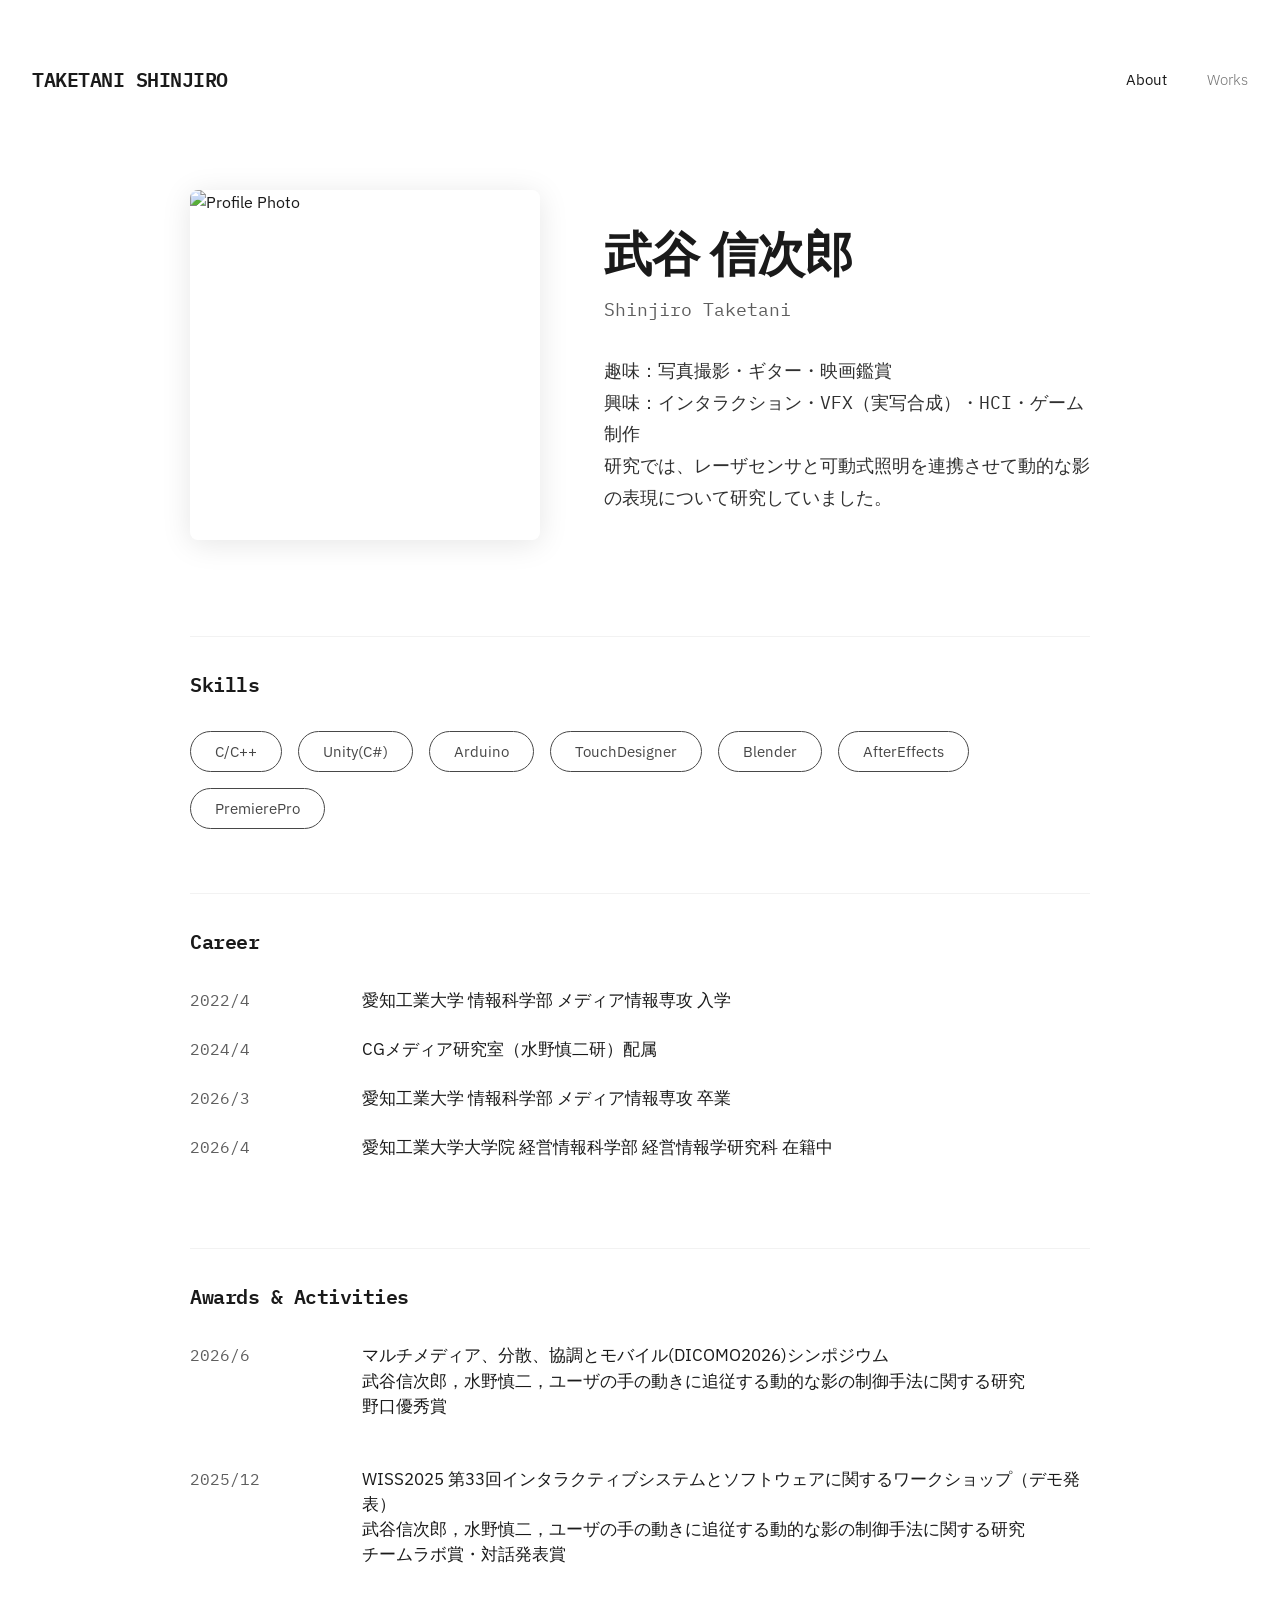
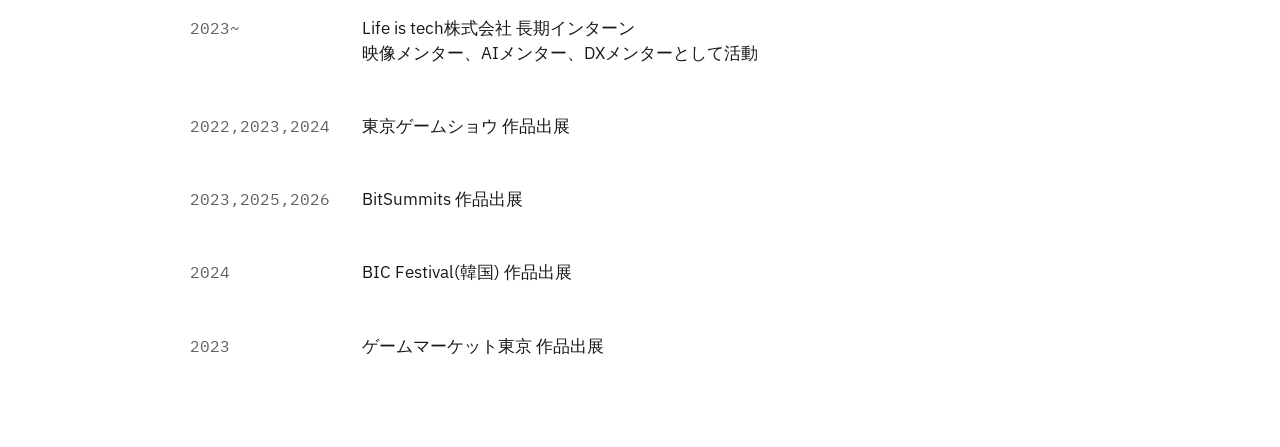
==== about.html @ d04e8db6 "About追加" ====
<!DOCTYPE html>
<html lang="ja">
<head>
    <meta charset="UTF-8">
    <meta name="viewport" content="width=device-width, initial-scale=1.0">
    <title>About - GUPON MOTION DESIGN</title>
    <meta name="description" content="About the designer">
    <link rel="preconnect" href="https://fonts.googleapis.com">
    <link rel="preconnect" href="https://fonts.gstatic.com" crossorigin>
    <link href="https://fonts.googleapis.com/css2?family=IBM+Plex+Mono&family=IBM+Plex+Sans:wght@300;400;600&display=swap" rel="stylesheet">
    <link rel="stylesheet" href="styles.css">
</head>
<body class="about-page">
    <div id="app">
        <div class="container">
            <header class="header">
                <div class="sitename">
                    <a href="index.html">Taketani Shinjiro</a>
                </div>
                <nav>
                    <ul class="nav">
                        <li><a href="about.html" class="active">About</a></li>
                        <li><a href="index.html">Works</a></li>
                    </ul>
                </nav>
            </header>
            
            <main>
                <div class="about-container">
                    <div class="profile-section">
                        <div class="profile-image">
                            <img src="assets/abaut/profile.png" alt="Profile Photo" loading="lazy">
                        </div>
                        <div class="profile-info">
                            <h1 class="profile-name">武谷 信次郎</h1>
                            <p class="profile-title">Shinjiro Taketani</p>
                            
                            <div class="about-text">
                                <li>
                                    趣味：写真撮影・ギター・映画鑑賞
                                </li>
                                <li>
                                    興味：インタラクション・VFX（実写合成）・HCI・ゲーム制作
                                </li>
                                <li>
                                    研究では、レーザセンサと可動式照明を連携させて動的な影の表現について研究していました。
                                </li>
                            </div>
                        </div>
                    </div>
                    
                    <div class="about-details">
                        <div class="detail-block">
                            <h2 class="detail-heading">Skills</h2>
                            <ul class="skill-list">
                                <li>C/C++</li>
                                <li>Unity(C#)</li>
                                <li>Arduino</li>
                                <li>TouchDesigner</li>
                                <li>Blender</li>
                                <li>AfterEffects</li>
                                <li>PremierePro</li>
                            </ul>
                        </div>
                        
                        <div class="detail-block">
                            <h2 class="detail-heading">Career</h2>
                            <ul class="history-list">
                                <li>
                                    <span class="history-year">2022/4</span>
                                    <span class="history-desc">愛知工業大学 情報科学部 メディア情報専攻 入学</span>
                                </li>
                                <li>
                                    <span class="history-year">2024/4</span>
                                    <span class="history-desc">CGメディア研究室（水野慎二研）配属</span>
                                </li>
                                <li>
                                    <span class="history-year">2026/3</span>
                                    <span class="history-desc">愛知工業大学 情報科学部 メディア情報専攻 卒業</span>
                                </li>
                                <li>
                                    <span class="history-year">2026/4</span>
                                    <span class="history-desc">愛知工業大学大学院 経営情報科学部 経営情報学研究科 在籍中</span>
                                </li>
                            </ul>
                        </div>
                        
                        <div class="detail-block">
                            <h2 class="detail-heading">Awards & Activities</h2>
                            <ul class="history-list">
                                <li>
                                    <span class="history-year">2026/6</span>
                                    <span class="history-desc">マルチメディア、分散、協調とモバイル(DICOMO2026)シンポジウム<br>武谷信次郎，水野慎二，ユーザの手の動きに追従する動的な影の制御手法に関する研究<br>野口優秀賞</span>
                                </li>
                                <br>
                                <li>
                                    <span class="history-year">2025/12</span>
                                    <span class="history-desc">WISS2025 第33回インタラクティブシステムとソフトウェアに関するワークショップ（デモ発表）<br>武谷信次郎，水野慎二，ユーザの手の動きに追従する動的な影の制御手法に関する研究<br>チームラボ賞・対話発表賞</span>
                                </li>
                                <br>
                                <li>
                                    <span class="history-year">2023~</span>
                                    <span class="history-desc">Life is tech株式会社 長期インターン<br>映像メンター、AIメンター、DXメンターとして活動</span>
                                </li>
                                <br>
                                <li>
                                    <span class="history-year">2022,2023,2024</span>
                                    <span class="history-desc">東京ゲームショウ 作品出展</span>
                                </li>
                                <br>
                                <li>
                                    <span class="history-year">2023,2025,2026</span>
                                    <span class="history-desc">BitSummits 作品出展</span>
                                </li>
                                <br>
                                <li>
                                    <span class="history-year">2024</span>
                                    <span class="history-desc">BIC Festival(韓国) 作品出展</span>
                                </li>
                                <br>
                                <li>
                                    <span class="history-year">2023</span>
                                    <span class="history-desc">ゲームマーケット東京 作品出展</span>
                                </li>
                            </ul>
                        </div>
                    </div>
                </div>
            </main>
        </div>
    </div>
</body>
</html>
---- styles.css ----
/* styles.css */
:root {
    --bg-color: #ffffff;
    --text-color: #1a1a1a;
    --hover-overlay: rgba(0, 0, 0, 0.05);
    --transition-speed: 0.4s;
}

@media (prefers-color-scheme: dark) {
    :root {
        --bg-color: #0c0c0c;
        --text-color: #f0f0f0;
        --hover-overlay: rgba(255, 255, 255, 0.05);
    }
}

* {
    box-sizing: border-box;
    margin: 0;
    padding: 0;
}

body {
    background-color: var(--bg-color);
    color: var(--text-color);
    font-family: 'IBM Plex Sans', sans-serif;
    line-height: 1.5;
    -webkit-font-smoothing: antialiased;
    -moz-osx-font-smoothing: grayscale;
}

a {
    color: inherit;
    text-decoration: none;
}

.container {
    max-width: 1400px;
    margin: 0 auto;
    padding: 4rem 2rem;
}

/* Header */
.header {
    display: flex;
    justify-content: space-between;
    align-items: center;
    margin-bottom: 6rem;
}

.sitename {
    font-family: 'IBM Plex Mono', monospace;
    font-size: 1.25rem;
    font-weight: 600;
    letter-spacing: -0.5px;
    text-transform: uppercase;
}

.sitename a {
    transition: opacity var(--transition-speed);
}

.sitename a:hover {
    opacity: 0.7;
}

.nav {
    display: flex;
    list-style: none;
    gap: 2.5rem;
}

.nav a {
    font-size: 0.95rem;
    font-weight: 300;
    transition: color var(--transition-speed), opacity var(--transition-speed);
    opacity: 0.6;
}

.nav a:hover {
    opacity: 1;
}

.nav a.active {
    font-weight: 400;
    opacity: 1;
}

/* Works Grid */
.works-grid {
    display: grid;
    grid-template-columns: repeat(auto-fill, minmax(380px, 1fr));
    gap: 4rem 2rem;
    list-style: none;
}

.work-item {
    opacity: 0;
    transform: translateY(20px);
    animation: fadeInUp 0.8s cubic-bezier(0.16, 1, 0.3, 1) forwards;
}

/* Staggered animation delays for grid items */
.work-item:nth-child(1) { animation-delay: 0.1s; }
.work-item:nth-child(2) { animation-delay: 0.2s; }
.work-item:nth-child(3) { animation-delay: 0.3s; }
.work-item:nth-child(4) { animation-delay: 0.4s; }
.work-item:nth-child(5) { animation-delay: 0.5s; }
.work-item:nth-child(6) { animation-delay: 0.6s; }
.work-item:nth-child(7) { animation-delay: 0.7s; }
.work-item:nth-child(8) { animation-delay: 0.8s; }
.work-item:nth-child(9) { animation-delay: 0.9s; }

@keyframes fadeInUp {
    to {
        opacity: 1;
        transform: translateY(0);
    }
}

.work-item a {
    display: block;
    cursor: pointer;
}

.thumbnail-wrapper {
    position: relative;
    overflow: hidden;
    border-radius: 6px;
    aspect-ratio: 16 / 9;
    background-color: var(--hover-overlay); /* placeholder color */
    margin-bottom: 1.25rem;
    box-shadow: 0 4px 20px rgba(0,0,0,0.08);
    transition: box-shadow var(--transition-speed);
}

.work-item:hover .thumbnail-wrapper {
    box-shadow: 0 10px 30px rgba(0,0,0,0.15);
}

.thumbnail-wrapper img {
    width: 100%;
    height: 100%;
    object-fit: cover;
    transition: transform 0.8s cubic-bezier(0.25, 1, 0.5, 1);
    display: block;
}

.work-item:hover .thumbnail-wrapper img {
    transform: scale(1.03);
}

/* Micro-interaction overlay */
.thumbnail-wrapper::after {
    content: '';
    position: absolute;
    top: 0;
    left: 0;
    right: 0;
    bottom: 0;
    background: var(--hover-overlay);
    opacity: 0;
    transition: opacity var(--transition-speed);
    pointer-events: none;
}

.work-item:hover .thumbnail-wrapper::after {
    opacity: 1;
}

.work-title {
    font-size: 0.9rem;
    font-weight: 400;
    letter-spacing: 0.5px;
    color: var(--text-color);
    transition: color var(--transition-speed);
}

.work-short-desc {
    font-size: 0.85rem;
    opacity: 0.7;
    margin-top: 0.4rem;
    line-height: 1.4;
    transition: opacity var(--transition-speed);
}

.work-item:hover .work-title,
.work-item:hover .work-short-desc {
    opacity: 0.8;
}

/* Responsive adjustments */
@media (max-width: 1024px) {
    .works-grid {
        grid-template-columns: repeat(auto-fill, minmax(300px, 1fr));
        gap: 3rem 1.5rem;
    }
}

@media (max-width: 768px) {
    .container {
        padding: 2rem 1.5rem;
    }
    
    .header {
        flex-direction: column;
        align-items: flex-start;
        gap: 1.5rem;
        margin-bottom: 4rem;
    }
    
    .works-grid {
        grid-template-columns: repeat(auto-fill, minmax(280px, 1fr));
        gap: 2.5rem 1rem;
    }
}

/* --- Work Detail Page --- */
.work-detail {
    max-width: 100%;
    margin: 0 auto;
    animation: fadeInUp 0.8s cubic-bezier(0.16, 1, 0.3, 1) forwards;
}

.detail-header {
    margin-bottom: 4rem;
    text-align: center;
}

.hero-header {
    background-size: cover;
    background-position: center;
    border-radius: 12px;
    padding: 4rem 2rem;
    margin-bottom: 4rem;
    color: #ffffff; /* 背景が暗いので文字を白に固定 */
    box-shadow: 0 10px 30px rgba(0,0,0,0.15);
    display: flex;
    flex-direction: column;
    justify-content: center;
    align-items: center;
    text-align: center;
    min-height: 400px;
}

.hero-header .detail-title {
    color: #ffffff;
    text-shadow: 0 2px 10px rgba(0,0,0,0.3);
}

.hero-header .detail-meta {
    color: #f0f0f0;
    text-shadow: 0 2px 10px rgba(0,0,0,0.3);
}

.detail-title {
    font-size: 2.5rem;
    font-weight: 600;
    margin-bottom: 1rem;
    letter-spacing: -0.5px;
}

.detail-meta {
    font-family: 'IBM Plex Mono', monospace;
    font-size: 0.9rem;
    opacity: 0.8;
    display: flex;
    justify-content: center;
    gap: 0.5rem;
}

.detail-content {
    display: block;
    max-width: 900px;
    margin: 0 auto;
    font-size: 1.1rem;
    line-height: 1.8;
    text-align: justify;
    opacity: 0.9;
}

.detail-image-inline {
    width: 100%;
    margin: 3.5rem 0;
    border-radius: 8px;
    overflow: hidden;
    box-shadow: 0 4px 30px rgba(0,0,0,0.1);
}

.detail-image-inline img {
    width: 100%;
    height: auto;
    display: block;
}

.back-link {
    margin-top: 6rem;
    text-align: center;
}

.back-link a {
    font-family: 'IBM Plex Mono', monospace;
    font-size: 1rem;
    padding: 1rem 2rem;
    border: 1px solid var(--text-color);
    border-radius: 30px;
    transition: all var(--transition-speed);
}

.back-link a:hover {
    background-color: var(--text-color);
    color: var(--bg-color);
}

@media (max-width: 768px) {
    .detail-title {
        font-size: 2rem;
    }
    .detail-header {
        margin-bottom: 2.5rem;
    }
    .detail-content {
        flex-direction: column;
        gap: 2.5rem;
    }
    .detail-description {
        position: static;
    }
}

/* --- About Page --- */
.about-container {
    max-width: 900px;
    margin: 0 auto;
    animation: fadeInUp 0.8s cubic-bezier(0.16, 1, 0.3, 1) forwards;
}

.profile-section {
    display: flex;
    gap: 4rem;
    margin-bottom: 6rem;
    align-items: center;
}

.profile-image {
    flex: 0 0 350px;
    border-radius: 8px;
    overflow: hidden;
    box-shadow: 0 4px 30px rgba(0,0,0,0.1);
}

.profile-image img {
    width: 100%;
    height: auto;
    display: block;
    aspect-ratio: 1 / 1;
    object-fit: cover;
}

.profile-info {
    flex: 1;
}

.profile-name {
    font-size: 3rem;
    font-weight: 600;
    margin-bottom: 0.5rem;
    letter-spacing: -0.5px;
}

.profile-title {
    font-family: 'IBM Plex Mono', monospace;
    font-size: 1.1rem;
    opacity: 0.7;
    margin-bottom: 2rem;
}

.about-text {
    font-family: 'IBM Plex Mono', monospace;
    font-size: 1.1rem;
    line-height: 1.8;
    opacity: 0.9;
    list-style: none;
}

.about-details {
    display: grid;
    grid-template-columns: 1fr;
    gap: 4rem;
}

.detail-block {
    border-top: 1px solid var(--hover-overlay);
    padding-top: 2rem;
}

.detail-heading {
    font-family: 'IBM Plex Mono', monospace;
    font-size: 1.25rem;
    font-weight: 600;
    margin-bottom: 2rem;
    letter-spacing: -0.5px;
}

.skill-list {
    display: flex;
    flex-wrap: wrap;
    gap: 1rem;
    list-style: none;
}

.skill-list li {
    padding: 0.5rem 1.5rem;
    border: 1px solid var(--text-color);
    border-radius: 30px;
    font-size: 0.95rem;
    opacity: 0.8;
}

.history-list {
    list-style: none;
}

.history-list li {
    display: flex;
    margin-bottom: 1.5rem;
    gap: 2rem;
}

.history-year {
    font-family: 'IBM Plex Mono', monospace;
    flex: 0 0 140px;
    opacity: 0.7;
}

.history-desc {
    flex: 1;
    font-size: 1.05rem;
}

@media (max-width: 768px) {
    .profile-section {
        flex-direction: column;
        gap: 2.5rem;
        text-align: center;
    }
    
    .profile-image {
        flex: 0 0 250px;
        width: 250px;
        margin: 0 auto;
    }
    
    .history-list li {
        flex-direction: column;
        gap: 0.25rem;
        margin-bottom: 2rem;
    }
    
    .history-year {
        flex: auto;
    }
}

/* --- Work Detail Sections --- */
.work-section {
    margin-bottom: 3.5rem;
}

.work-section h2 {
    font-size: 1.3rem;
    font-weight: 600;
    margin-bottom: 1.5rem;
    padding-bottom: 0.5rem;
    border-bottom: 1px solid var(--hover-overlay);
    letter-spacing: -0.5px;
    color: var(--text-color);
}

.work-section h3 {
    font-size: 1.15rem;
    font-weight: 600;
    margin-bottom: 1rem;
    color: var(--text-color);
    line-height: 1.5;
}

.work-section p {
    margin-bottom: 1.2rem;
    line-height: 1.8;
}

.work-section ul {
    list-style-type: none;
    margin-bottom: 1.5rem;
}

.work-section ul li {
    position: relative;
    padding-left: 1.25rem;
    margin-bottom: 0.75rem;
    line-height: 1.6;
}

.work-section ul li::before {
    content: "•";
    position: absolute;
    left: 0;
    color: var(--text-color);
    opacity: 0.5;
}

.work-section a {
    text-decoration: underline;
    text-underline-offset: 4px;
    transition: opacity var(--transition-speed);
}

.work-section a:hover {
    opacity: 0.7;
}

.demo-media, .arch-image {
    margin: 1.5rem 0 2rem;
    border-radius: 8px;
    overflow: hidden;
    box-shadow: 0 4px 20px rgba(0,0,0,0.08);
}

.demo-media img, .arch-image img {
    width: 100%;
    height: auto;
    display: block;
}

.challenge-item {
    background-color: var(--hover-overlay);
    padding: 1.5rem;
    border-radius: 8px;
    margin-bottom: 1.2rem;
}

.challenge-item h4 {
    font-size: 1.05rem;
    font-weight: 600;
    margin-bottom: 0.75rem;
    color: var(--text-color);
}

.challenge-item p {
    margin-bottom: 0;
}

/* --- Photo Gallery --- */
.photo-gallery {
    display: grid;
    grid-template-columns: repeat(2, 1fr);
    gap: 2rem;
    margin: 2rem 0;
}

.gallery-item {
    border-radius: 8px;
    overflow: hidden;
    box-shadow: 0 4px 15px rgba(0,0,0,0.08);
    aspect-ratio: 16 / 9;
}

.gallery-item img {
    width: 100%;
    height: 100%;
    object-fit: cover;
    display: block;
    transition: transform 0.4s ease;
}

.gallery-item:hover img {
    transform: scale(1.05);
}

@media (max-width: 1024px) {
    .photo-gallery {
        grid-template-columns: repeat(2, 1fr);
        gap: 1rem;
    }
}

@media (max-width: 480px) {
    .photo-gallery {
        grid-template-columns: 1fr;
    }
}

/* --- Video Embed --- */
.video-embed {
    margin: 2rem 0;
}

.iframe-container {
    position: relative;
    width: 100%;
    padding-bottom: 56.25%; /* 16:9 aspect ratio */
    height: 0;
    border-radius: 8px;
    overflow: hidden;
    box-shadow: 0 4px 30px rgba(0,0,0,0.1);
}

.iframe-container iframe {
    position: absolute;
    top: 0;
    left: 0;
    width: 100%;
    height: 100%;
    border: none;
}

/* --- Code Block Styling --- */
.code-block-wrapper {
    margin: 2.5rem 0;
    background-color: #1e1e1e; /* ダーク背景 */
    border-radius: 8px;
    overflow: hidden;
    box-shadow: 0 4px 20px rgba(0, 0, 0, 0.15);
    border: 1px solid rgba(255, 255, 255, 0.05);
}

.code-block-header {
    display: flex;
    justify-content: space-between;
    align-items: center;
    padding: 0.6rem 1.2rem;
    background-color: #181818;
    border-bottom: 1px solid rgba(255, 255, 255, 0.05);
}

.code-filename {
    font-family: 'IBM Plex Mono', monospace;
    font-size: 0.8rem;
    color: #888888;
    letter-spacing: 0.5px;
}

.copy-code-btn {
    font-family: 'IBM Plex Mono', monospace;
    font-size: 0.75rem;
    color: #aaaaaa;
    background: transparent;
    border: 1px solid rgba(255, 255, 255, 0.15);
    padding: 0.25rem 0.6rem;
    border-radius: 4px;
    cursor: pointer;
    transition: all 0.2s ease;
}

.copy-code-btn:hover {
    color: #ffffff;
    background-color: rgba(255, 255, 255, 0.05);
    border-color: rgba(255, 255, 255, 0.3);
}

.copy-code-btn.copied {
    color: #10b981; /* 緑色 */
    background-color: rgba(16, 185, 129, 0.1);
    border-color: #10b981;
}

.code-block-wrapper pre[class*="language-"] {
    margin: 0;
    padding: 1.2rem;
    background: transparent !important; /* wrapperの背景を使う */
    font-size: 0.95rem;
    overflow-x: auto;
}

.code-block-wrapper code[class*="language-"] {
    font-family: 'IBM Plex Mono', monospace;
    text-shadow: none !important; /* Prism.jsデフォルトのテキストシャドウを削除 */
    background: transparent !important;
}

/* スクリプトバーのカスタマイズ（横スクロール） */
.code-block-wrapper pre[class*="language-"]::-webkit-scrollbar {
    height: 8px;
}
.code-block-wrapper pre[class*="language-"]::-webkit-scrollbar-track {
    background: #181818;
}
.code-block-wrapper pre[class*="language-"]::-webkit-scrollbar-thumb {
    background: #444444;
    border-radius: 4px;
}
.code-block-wrapper pre[class*="language-"]::-webkit-scrollbar-thumb:hover {
    background: #555555;
}

/* --- Code Toggle Styling --- */
.code-toggle-wrapper {
    margin: 2.5rem 0;
    border-radius: 8px;
    background-color: var(--hover-overlay);
    overflow: hidden;
}

.code-toggle-summary {
    display: flex;
    align-items: center;
    padding: 1rem 1.5rem;
    font-family: 'IBM Plex Sans', sans-serif;
    font-weight: 600;
    font-size: 0.95rem;
    color: var(--text-color);
    cursor: pointer;
    list-style: none; /* デフォルトの矢印を消す */
    transition: background-color var(--transition-speed);
}

.code-toggle-summary:hover {
    background-color: rgba(0, 0, 0, 0.08);
}

@media (prefers-color-scheme: dark) {
    .code-toggle-summary:hover {
        background-color: rgba(255, 255, 255, 0.08);
    }
}

.code-toggle-summary::-webkit-details-marker {
    display: none; /* Safari用 */
}

/* 独自の矢印アイコン */
.code-toggle-summary::before {
    content: "▶";
    font-size: 0.8rem;
    margin-right: 0.8rem;
    transition: transform 0.3s ease;
    opacity: 0.7;
}

.code-toggle-wrapper[open] .code-toggle-summary::before {
    transform: rotate(90deg);
}

/* ラッパーの中のコードブロックのマージン調整 */
.code-toggle-wrapper .code-block-wrapper {
    margin: 0;
    border-top-left-radius: 0;
    border-top-right-radius: 0;
    border-top: none;
    box-shadow: none;
}

/* --- Work Tags --- */
.work-tags {
    display: flex;
    flex-wrap: wrap;
    gap: 0.5rem;
    margin-top: 0.75rem;
    position: relative;
    z-index: 2;
}

.work-tag {
    display: inline-block;
    font-family: 'IBM Plex Mono', monospace;
    font-size: 0.72rem;
    padding: 0.25rem 0.6rem;
    border: 1px solid var(--text-color);
    border-radius: 4px;
    opacity: 0.45;
    cursor: pointer;
    position: relative;
    z-index: 3;
    transition: opacity var(--transition-speed), border-color var(--transition-speed);
}

.work-item:hover .work-tag {
    opacity: 0.8;
    border-color: var(--text-color);
}

/* --- Detail Page Tags --- */
.detail-tags {
    display: flex;
    flex-wrap: wrap;
    gap: 0.6rem;
    justify-content: center;
    margin-top: 1.5rem;
    position: relative;
    z-index: 2;
}

.detail-tag {
    display: inline-block;
    font-family: 'IBM Plex Mono', monospace;
    font-size: 0.78rem;
    padding: 0.3rem 0.7rem;
    border: 1px solid currentColor;
    border-radius: 4px;
    opacity: 0.7;
    cursor: default;
    position: relative;
    z-index: 3;
    transition: opacity var(--transition-speed), border-color var(--transition-speed);
}

.hero-header .detail-tag {
    border-color: rgba(255, 255, 255, 0.4) !important;
    background-color: rgba(255, 255, 255, 0.1) !important;
    color: #ffffff !important;
}

.detail-header:not(.hero-header) .detail-tag {
    border-color: var(--text-color) !important;
    color: var(--text-color) !important;
    opacity: 0.6;
}
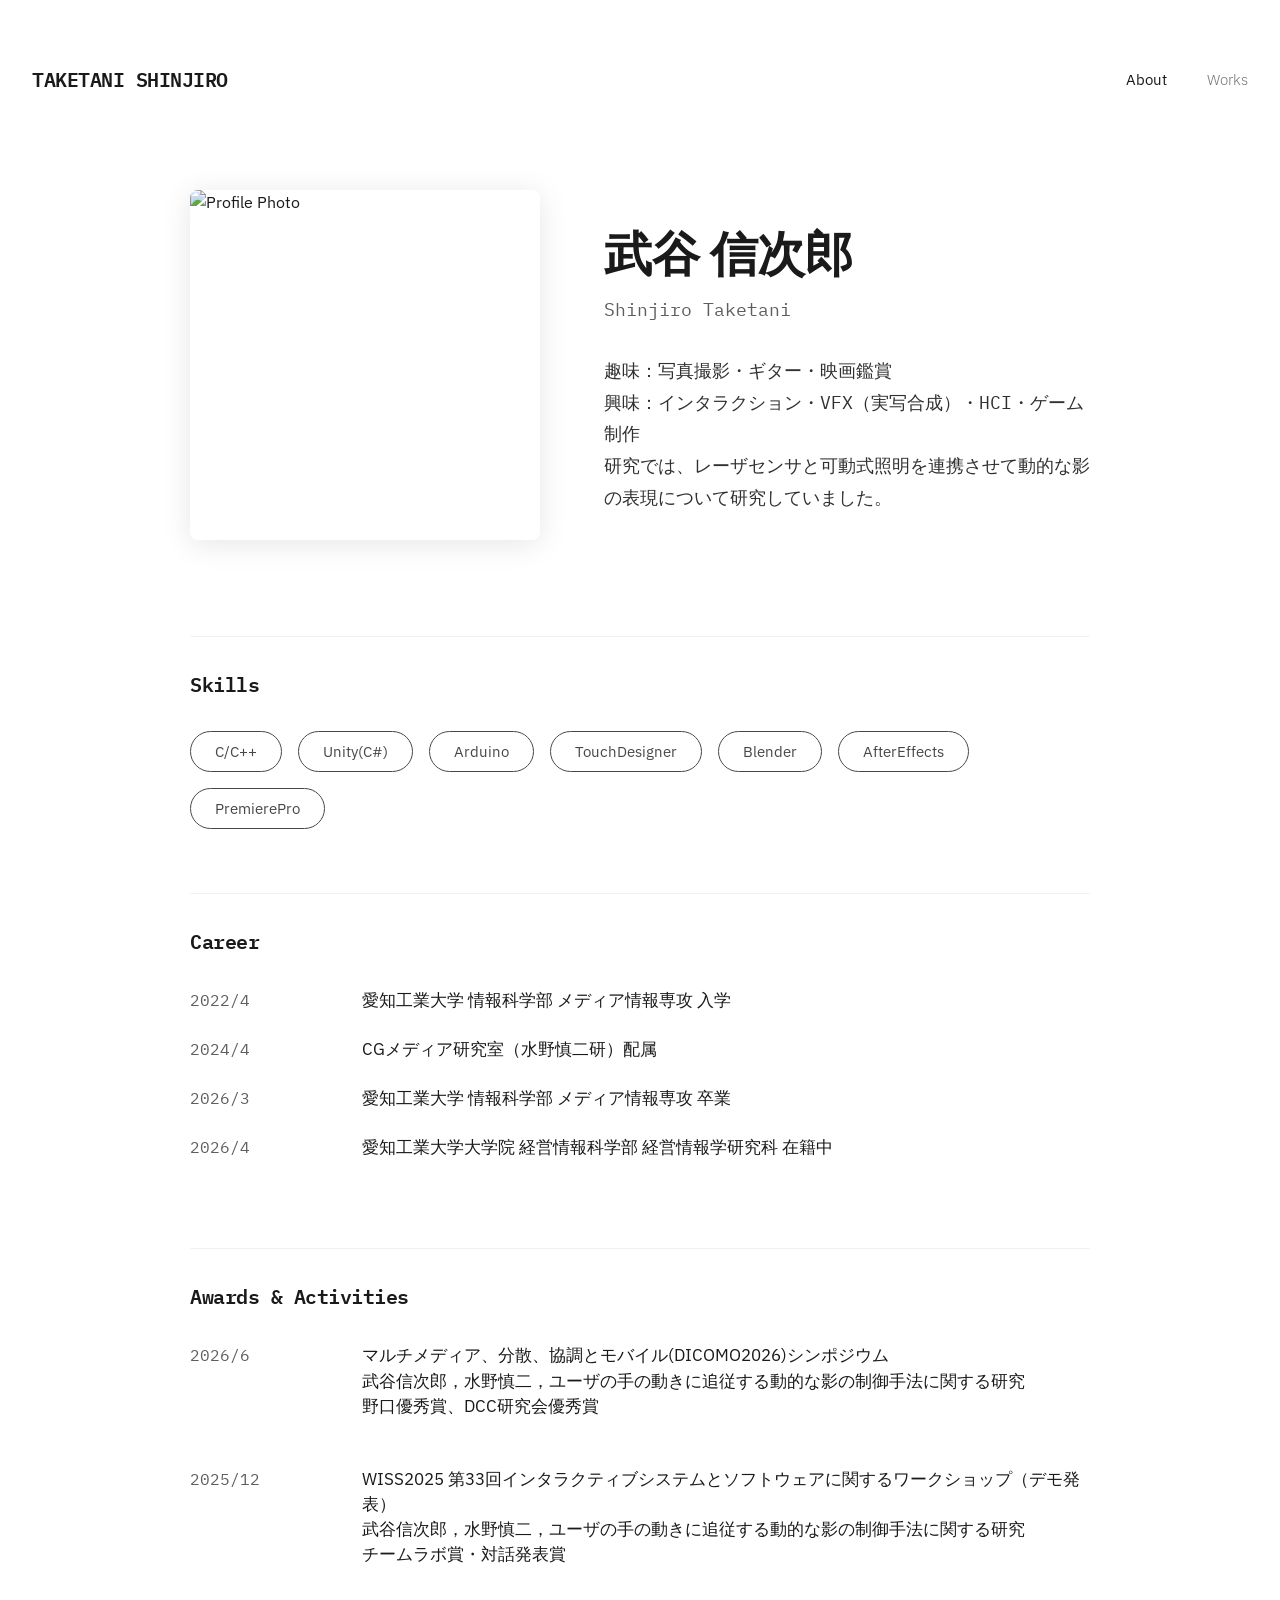
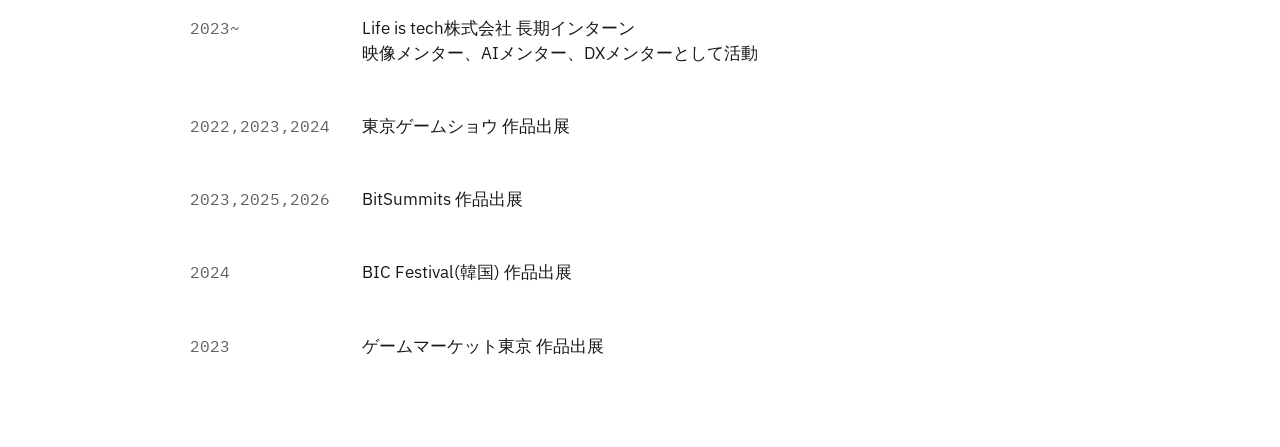
==== commit a257dc64: "about追加" ====
--- a/about.html
+++ b/about.html
@@ -90,7 +90,7 @@
                             <ul class="history-list">
                                 <li>
                                     <span class="history-year">2026/6</span>
-                                    <span class="history-desc">マルチメディア、分散、協調とモバイル(DICOMO2026)シンポジウム<br>武谷信次郎，水野慎二，ユーザの手の動きに追従する動的な影の制御手法に関する研究<br>野口優秀賞</span>
+                                    <span class="history-desc">マルチメディア、分散、協調とモバイル(DICOMO2026)シンポジウム<br>武谷信次郎，水野慎二，ユーザの手の動きに追従する動的な影の制御手法に関する研究<br>野口優秀賞、DCC研究会優秀賞</span>
                                 </li>
                                 <br>
                                 <li>
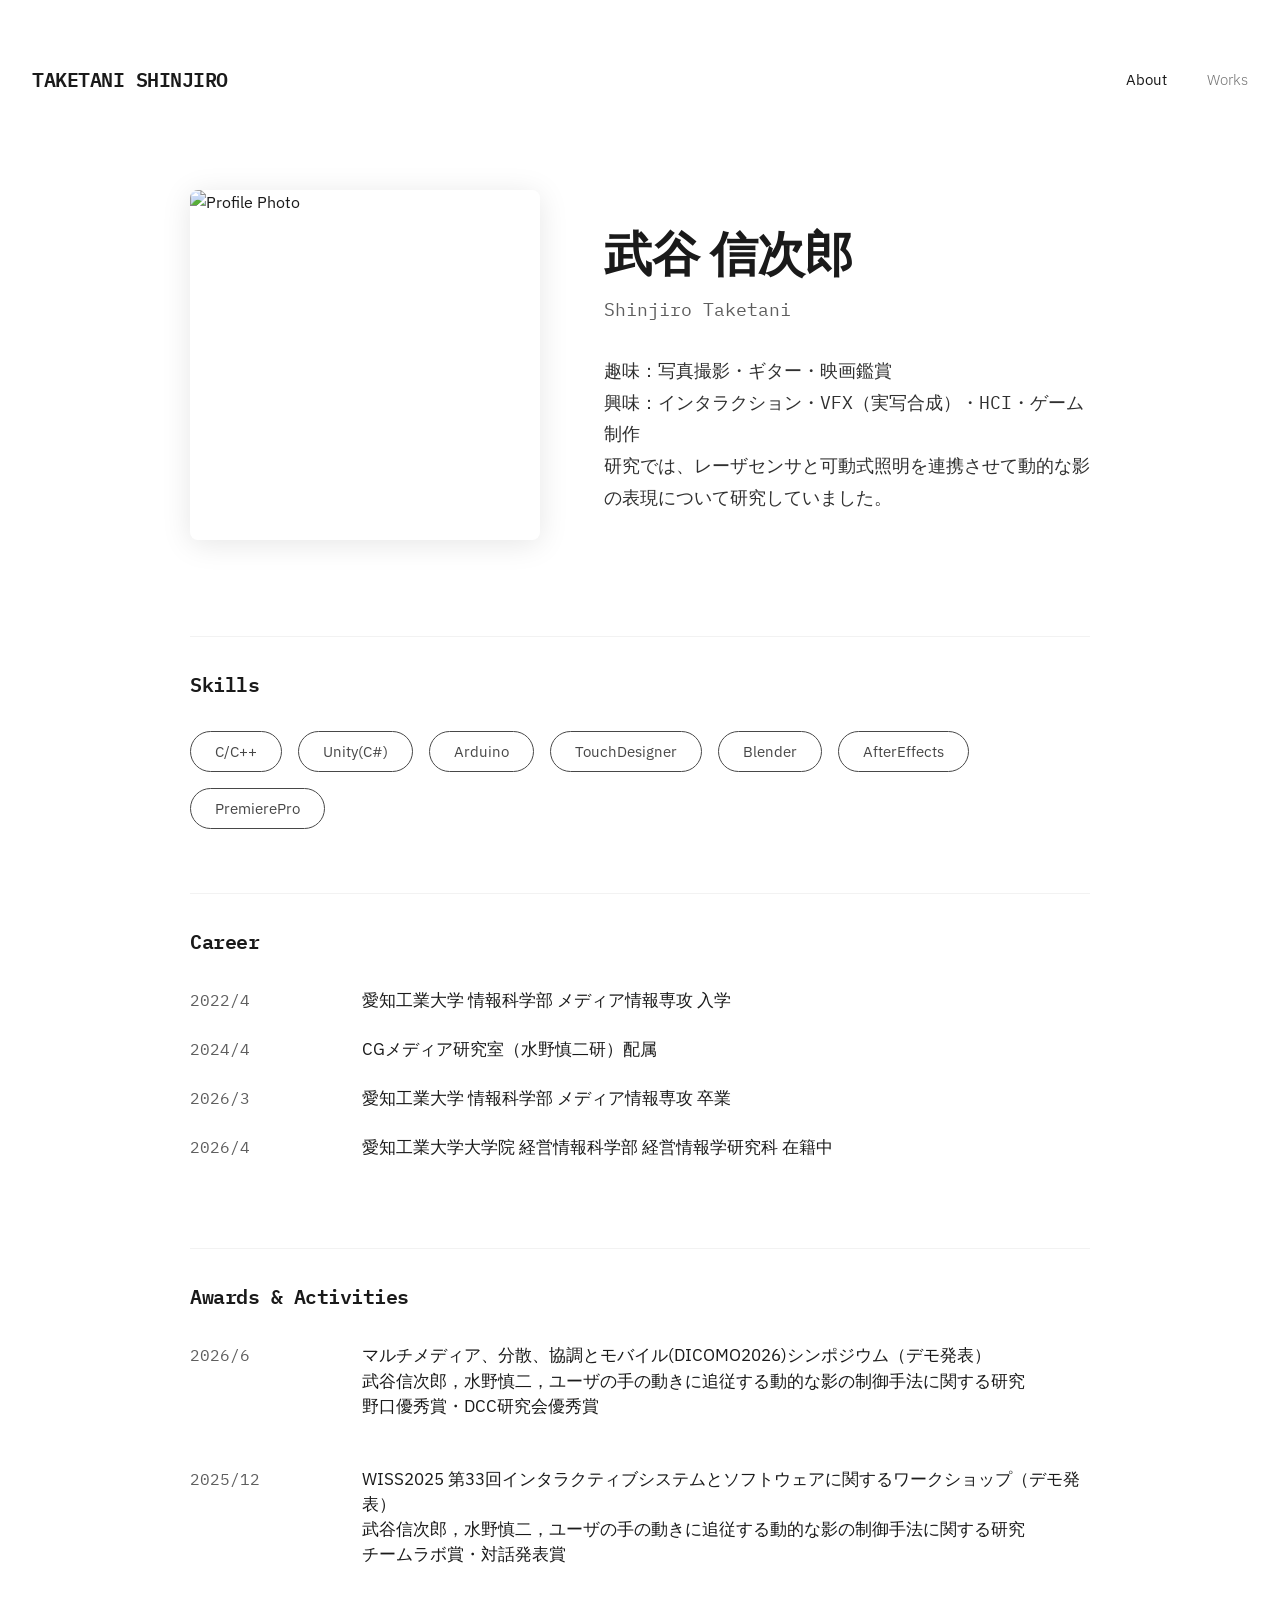
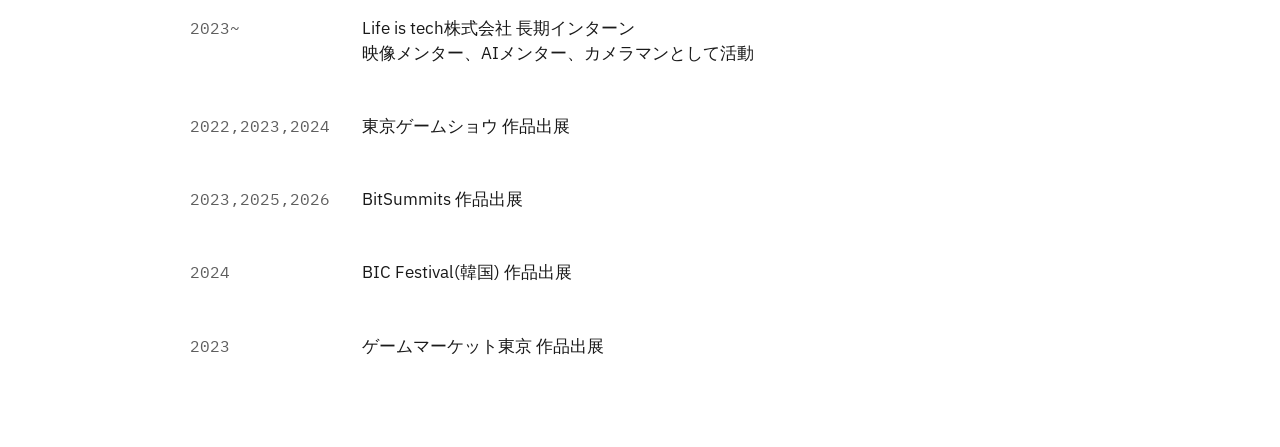
==== commit 3360b0bb: "レイアウト変更" ====
--- a/about.html
+++ b/about.html
@@ -90,7 +90,7 @@
                             <ul class="history-list">
                                 <li>
                                     <span class="history-year">2026/6</span>
-                                    <span class="history-desc">マルチメディア、分散、協調とモバイル(DICOMO2026)シンポジウム<br>武谷信次郎，水野慎二，ユーザの手の動きに追従する動的な影の制御手法に関する研究<br>野口優秀賞、DCC研究会優秀賞</span>
+                                    <span class="history-desc">マルチメディア、分散、協調とモバイル(DICOMO2026)シンポジウム（デモ発表）<br>武谷信次郎，水野慎二，ユーザの手の動きに追従する動的な影の制御手法に関する研究<br>野口優秀賞・DCC研究会優秀賞</span>
                                 </li>
                                 <br>
                                 <li>
@@ -100,7 +100,7 @@
                                 <br>
                                 <li>
                                     <span class="history-year">2023~</span>
-                                    <span class="history-desc">Life is tech株式会社 長期インターン<br>映像メンター、AIメンター、DXメンターとして活動</span>
+                                    <span class="history-desc">Life is tech株式会社 長期インターン<br>映像メンター、AIメンター、カメラマンとして活動</span>
                                 </li>
                                 <br>
                                 <li>
--- a/styles.css
+++ b/styles.css
@@ -189,11 +189,56 @@
     opacity: 0.8;
 }
 
+.work-item.work-item-featured {
+    grid-column: 1 / -1;
+}
+
+.work-item.work-item-featured a {
+    display: flex;
+    flex-direction: row;
+    gap: 3rem;
+    align-items: center;
+}
+
+.work-item.work-item-featured .thumbnail-wrapper {
+    flex: 0 0 65%;
+    margin-bottom: 0;
+}
+
+.work-item.work-item-featured .work-info {
+    flex: 1;
+    display: flex;
+    flex-direction: column;
+    justify-content: center;
+}
+
+.work-item.work-item-featured .work-title {
+    font-size: 1.6rem;
+    font-weight: 600;
+    margin-bottom: 0.8rem;
+}
+
+.work-item.work-item-featured .work-short-desc {
+    font-size: 1.05rem;
+    margin-bottom: 1.2rem;
+}
+
 /* Responsive adjustments */
 @media (max-width: 1024px) {
     .works-grid {
         grid-template-columns: repeat(auto-fill, minmax(300px, 1fr));
         gap: 3rem 1.5rem;
+    }
+
+    .work-item.work-item-featured a {
+        flex-direction: column;
+        align-items: flex-start;
+        gap: 1.5rem;
+    }
+
+    .work-item.work-item-featured .thumbnail-wrapper {
+        flex: none;
+        width: 100%;
     }
 }
 
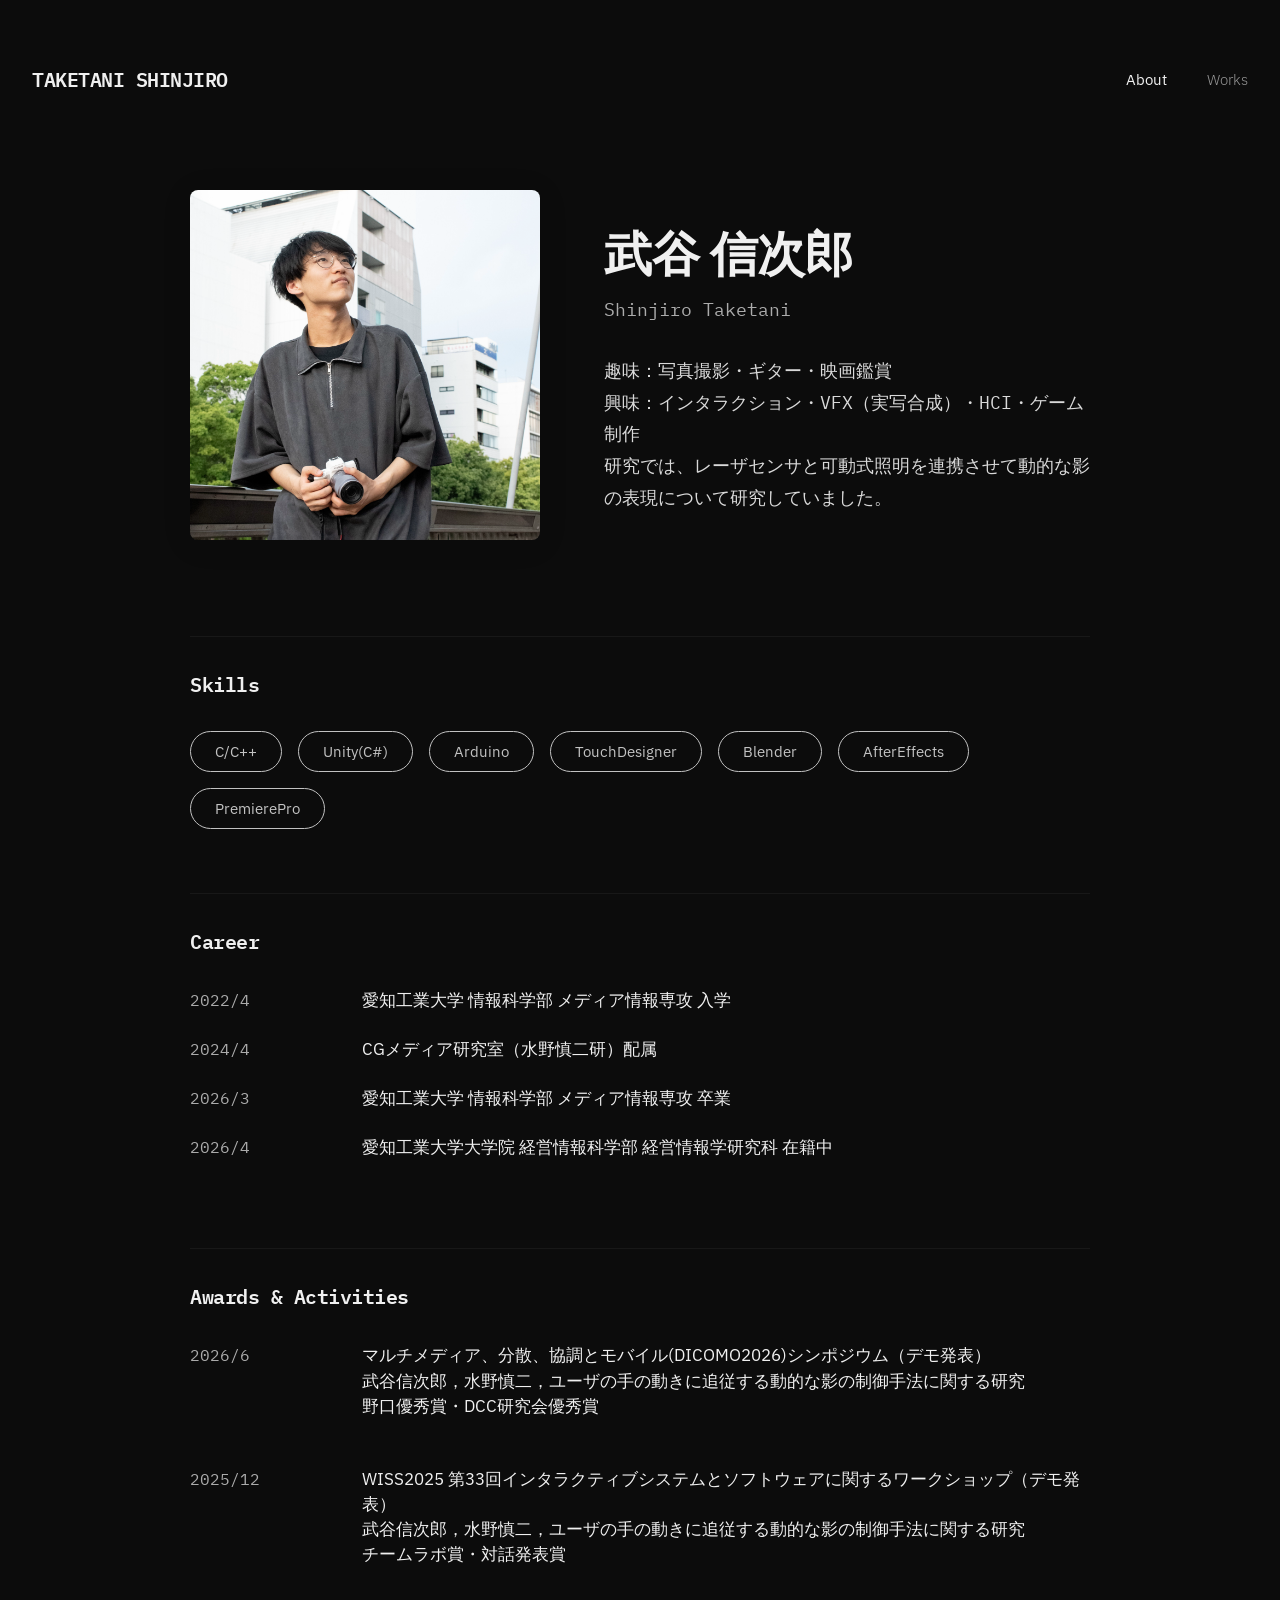
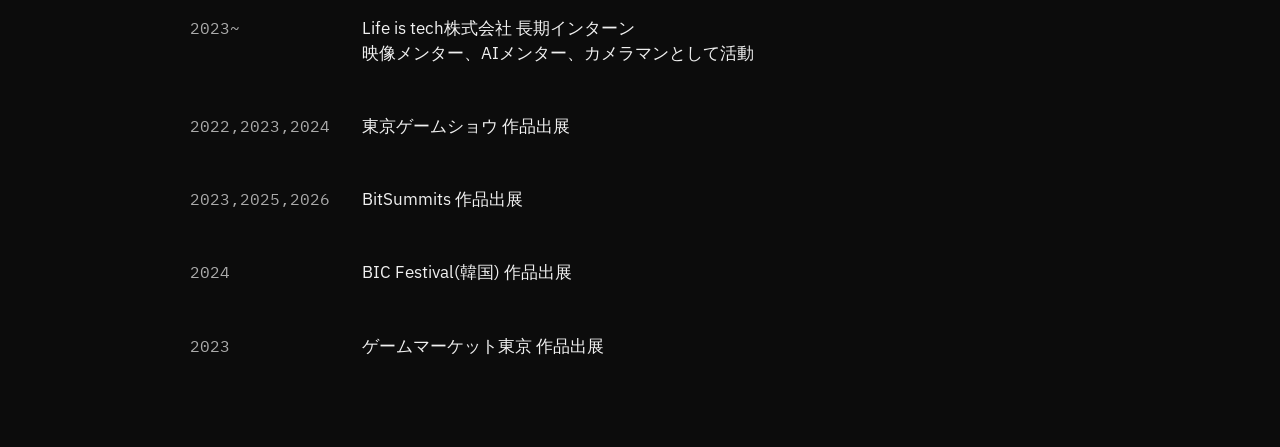
==== commit 351bc0b6: "fix:リファクタリングとアセット軽量化、ドキュメントの追加" ====
--- a/about.html
+++ b/about.html
@@ -29,7 +29,7 @@
                 <div class="about-container">
                     <div class="profile-section">
                         <div class="profile-image">
-                            <img src="assets/abaut/profile.png" alt="Profile Photo" loading="lazy">
+                            <img src="assets/about/profile.png" alt="Profile Photo" loading="lazy">
                         </div>
                         <div class="profile-info">
                             <h1 class="profile-name">武谷 信次郎</h1>
--- a/styles.css
+++ b/styles.css
@@ -1,17 +1,9 @@
 /* styles.css */
 :root {
-    --bg-color: #ffffff;
-    --text-color: #1a1a1a;
-    --hover-overlay: rgba(0, 0, 0, 0.05);
+    --bg-color: #0c0c0c;
+    --text-color: #f0f0f0;
+    --hover-overlay: rgba(255, 255, 255, 0.05);
     --transition-speed: 0.4s;
-}
-
-@media (prefers-color-scheme: dark) {
-    :root {
-        --bg-color: #0c0c0c;
-        --text-color: #f0f0f0;
-        --hover-overlay: rgba(255, 255, 255, 0.05);
-    }
 }
 
 * {
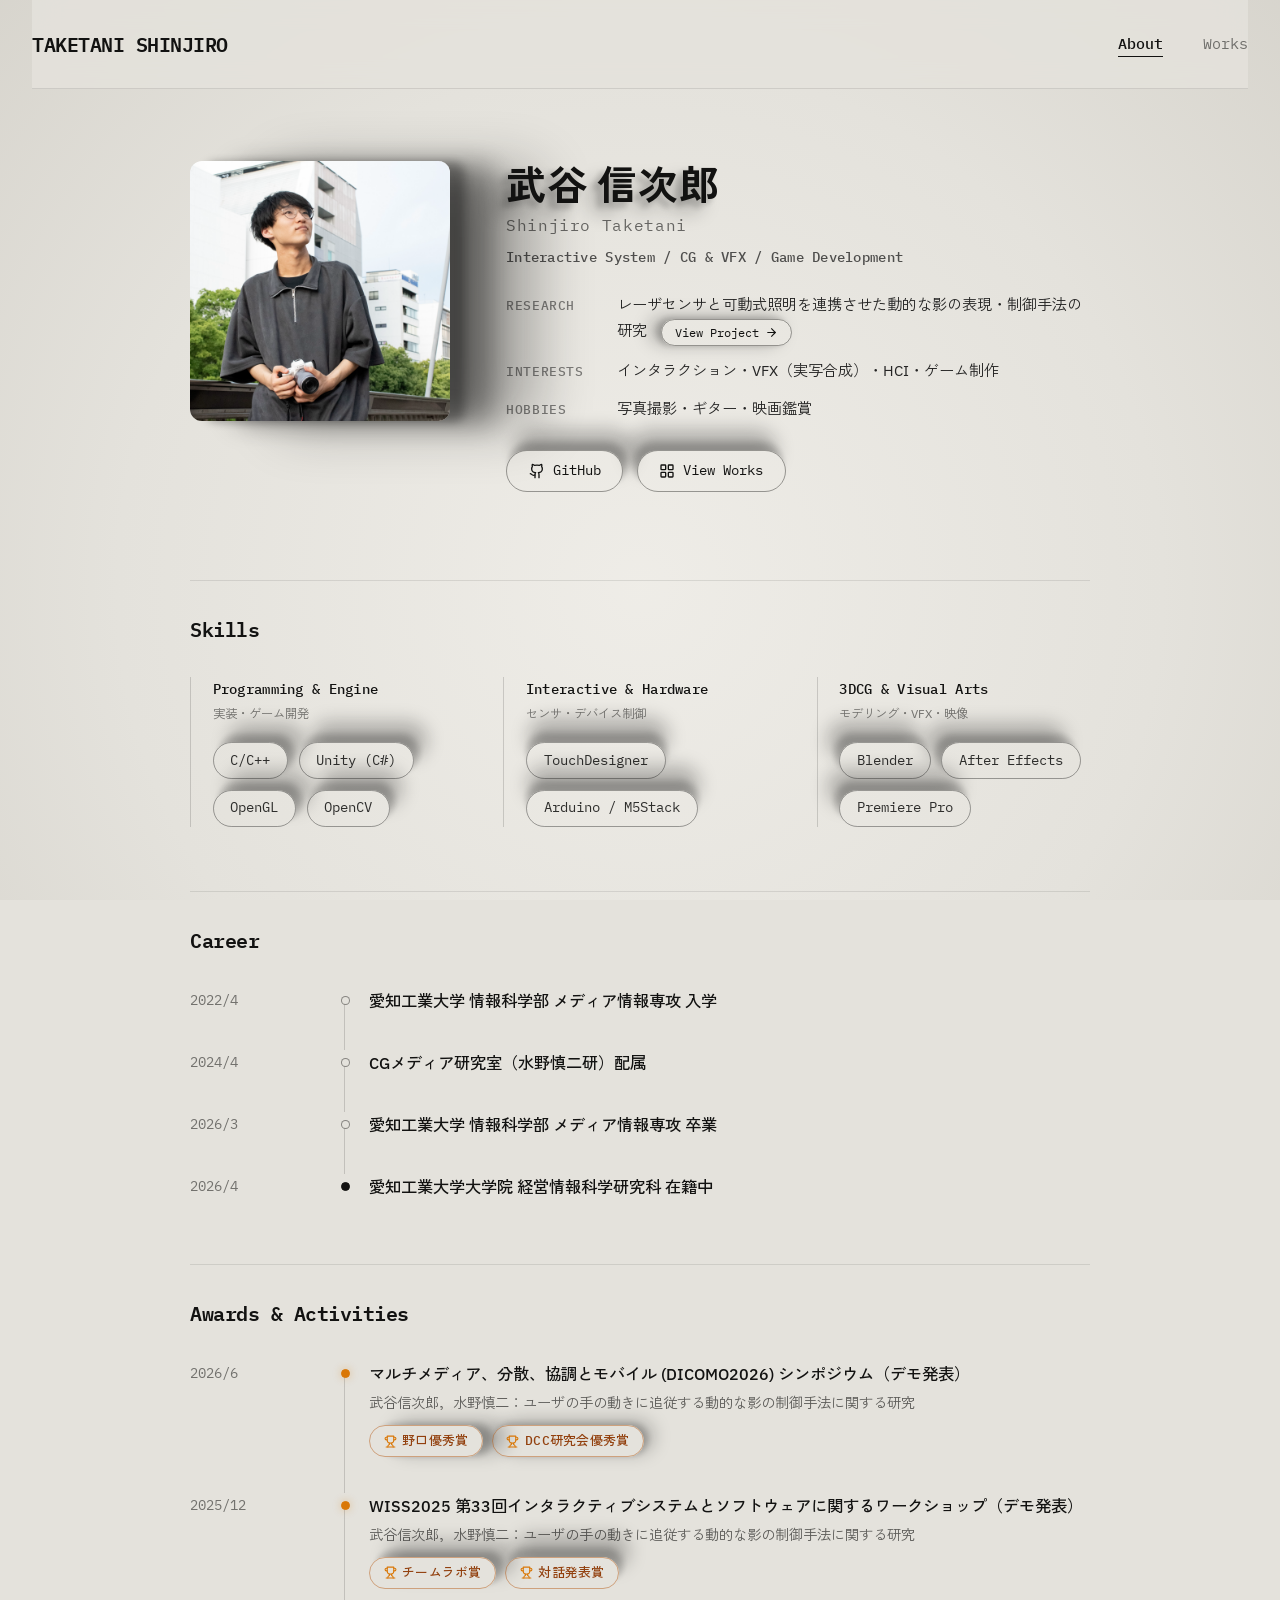
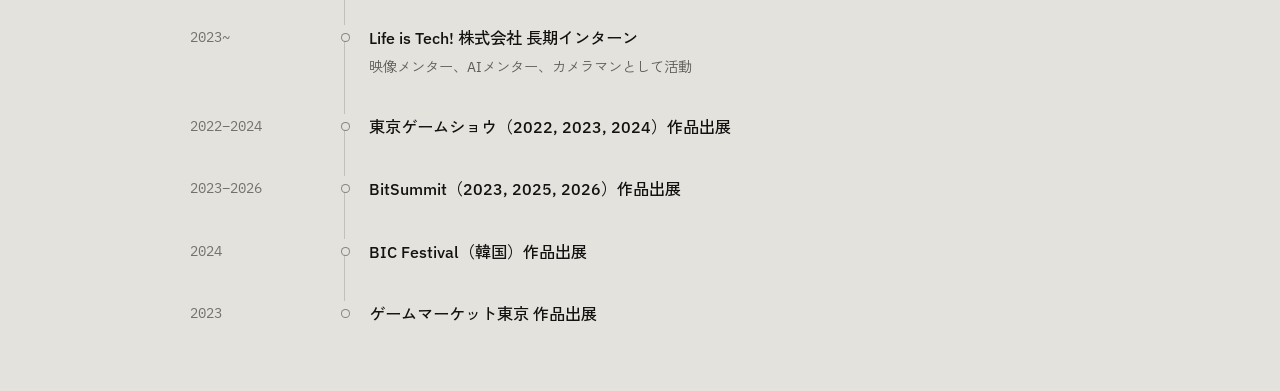
==== commit 5b31c700: "add:見た目を変更して影に追従する様にした" ====
--- a/about.html
+++ b/about.html
@@ -3,12 +3,12 @@
 <head>
     <meta charset="UTF-8">
     <meta name="viewport" content="width=device-width, initial-scale=1.0">
-    <title>About - GUPON MOTION DESIGN</title>
-    <meta name="description" content="About the designer">
+    <title>About - Taketani Shinjiro</title>
+    <meta name="description" content="About Taketani Shinjiro">
     <link rel="preconnect" href="https://fonts.googleapis.com">
     <link rel="preconnect" href="https://fonts.gstatic.com" crossorigin>
-    <link href="https://fonts.googleapis.com/css2?family=IBM+Plex+Mono&family=IBM+Plex+Sans:wght@300;400;600&display=swap" rel="stylesheet">
-    <link rel="stylesheet" href="styles.css">
+    <link href="https://fonts.googleapis.com/css2?family=IBM+Plex+Mono:wght@400;500&family=IBM+Plex+Sans:wght@300;400;600&family=Zen+Kaku+Gothic+New:wght@400;500;700&display=swap" rel="stylesheet">
+    <link rel="stylesheet" href="styles.css?v=3">
 </head>
 <body class="about-page">
     <div id="app">
@@ -29,22 +29,56 @@
                 <div class="about-container">
                     <div class="profile-section">
                         <div class="profile-image">
-                            <img src="assets/about/profile.png" alt="Profile Photo" loading="lazy">
+                            <img src="assets/about/profile.png" alt="武谷 信次郎 Profile Photo" loading="lazy">
                         </div>
                         <div class="profile-info">
-                            <h1 class="profile-name">武谷 信次郎</h1>
-                            <p class="profile-title">Shinjiro Taketani</p>
+                            <div class="profile-header">
+                                <h1 class="profile-name">武谷 信次郎</h1>
+                                <p class="profile-title">Shinjiro Taketani</p>
+                                <p class="profile-role">Interactive System / CG &amp; VFX / Game Development</p>
+                            </div>
                             
-                            <div class="about-text">
-                                <li>
-                                    趣味：写真撮影・ギター・映画鑑賞
-                                </li>
-                                <li>
-                                    興味：インタラクション・VFX（実写合成）・HCI・ゲーム制作
-                                </li>
-                                <li>
-                                    研究では、レーザセンサと可動式照明を連携させて動的な影の表現について研究していました。
-                                </li>
+                            <dl class="profile-meta-list">
+                                <div class="profile-meta-item">
+                                    <dt>Research</dt>
+                                    <dd>
+                                        <span>レーザセンサと可動式照明を連携させた動的な影の表現・制御手法の研究</span>
+                                        <a href="work.html?id=project-1" class="inline-work-link">
+                                            <span>View Project</span>
+                                            <svg width="13" height="13" viewBox="0 0 24 24" fill="none" stroke="currentColor" stroke-width="2" stroke-linecap="round" stroke-linejoin="round" aria-hidden="true">
+                                                <path d="M5 12h14"/>
+                                                <path d="m12 5 7 7-7 7"/>
+                                            </svg>
+                                        </a>
+                                    </dd>
+                                </div>
+                                <div class="profile-meta-item">
+                                    <dt>Interests</dt>
+                                    <dd>インタラクション・VFX（実写合成）・HCI・ゲーム制作</dd>
+                                </div>
+                                <div class="profile-meta-item">
+                                    <dt>Hobbies</dt>
+                                    <dd>写真撮影・ギター・映画鑑賞</dd>
+                                </div>
+                            </dl>
+
+                            <div class="profile-links">
+                                <a href="https://github.com/chiroru-taketani" target="_blank" rel="noopener noreferrer" class="profile-link-btn">
+                                    <svg width="16" height="16" viewBox="0 0 24 24" fill="none" stroke="currentColor" stroke-width="2" stroke-linecap="round" stroke-linejoin="round" aria-hidden="true">
+                                        <path d="M15 22v-4a4.8 4.8 0 0 0-1-3.5c3 0 6-2 6-5.5.08-1.25-.27-2.48-1-3.5.28-1.15.28-2.35 0-3.5 0 0-1 0-3 1.5-2.64-.5-5.36-.5-8 0C6 2 5 2 5 2c-.3 1.15-.3 2.35 0 3.5A5.403 5.403 0 0 0 4 9c0 3.5 3 5.5 6 5.5-.39.49-.68 1.05-.85 1.65-.17.6-.22 1.23-.15 1.85v4"/>
+                                        <path d="M9 18c-4.51 2-5-2-7-2"/>
+                                    </svg>
+                                    <span>GitHub</span>
+                                </a>
+                                <a href="index.html" class="profile-link-btn">
+                                    <svg width="16" height="16" viewBox="0 0 24 24" fill="none" stroke="currentColor" stroke-width="2" stroke-linecap="round" stroke-linejoin="round" aria-hidden="true">
+                                        <rect width="7" height="7" x="3" y="3" rx="1"/>
+                                        <rect width="7" height="7" x="14" y="3" rx="1"/>
+                                        <rect width="7" height="7" x="14" y="14" rx="1"/>
+                                        <rect width="7" height="7" x="3" y="14" rx="1"/>
+                                    </svg>
+                                    <span>View Works</span>
+                                </a>
                             </div>
                         </div>
                     </div>
@@ -52,75 +86,170 @@
                     <div class="about-details">
                         <div class="detail-block">
                             <h2 class="detail-heading">Skills</h2>
-                            <ul class="skill-list">
-                                <li>C/C++</li>
-                                <li>Unity(C#)</li>
-                                <li>Arduino</li>
-                                <li>TouchDesigner</li>
-                                <li>Blender</li>
-                                <li>AfterEffects</li>
-                                <li>PremierePro</li>
-                            </ul>
+                            <div class="skills-grid">
+                                <div class="skill-category">
+                                    <div class="skill-category-header">
+                                        <h3 class="skill-category-title">Programming &amp; Engine</h3>
+                                        <span class="skill-category-sub">実装・ゲーム開発</span>
+                                    </div>
+                                    <ul class="skill-list">
+                                        <li>C/C++</li>
+                                        <li>Unity (C#)</li>
+                                        <li>OpenGL</li>
+                                        <li>OpenCV</li>
+                                    </ul>
+                                </div>
+
+                                <div class="skill-category">
+                                    <div class="skill-category-header">
+                                        <h3 class="skill-category-title">Interactive &amp; Hardware</h3>
+                                        <span class="skill-category-sub">センサ・デバイス制御</span>
+                                    </div>
+                                    <ul class="skill-list">
+                                        <li>TouchDesigner</li>
+                                        <li>Arduino / M5Stack</li>
+                                    </ul>
+                                </div>
+
+                                <div class="skill-category">
+                                    <div class="skill-category-header">
+                                        <h3 class="skill-category-title">3DCG &amp; Visual Arts</h3>
+                                        <span class="skill-category-sub">モデリング・VFX・映像</span>
+                                    </div>
+                                    <ul class="skill-list">
+                                        <li>Blender</li>
+                                        <li>After Effects</li>
+                                        <li>Premiere Pro</li>
+                                    </ul>
+                                </div>
+                            </div>
                         </div>
                         
                         <div class="detail-block">
                             <h2 class="detail-heading">Career</h2>
-                            <ul class="history-list">
+                            <ul class="history-list timeline-list">
                                 <li>
                                     <span class="history-year">2022/4</span>
-                                    <span class="history-desc">愛知工業大学 情報科学部 メディア情報専攻 入学</span>
+                                    <div class="history-desc">
+                                        <p class="history-title">愛知工業大学 情報科学部 メディア情報専攻 入学</p>
+                                    </div>
                                 </li>
                                 <li>
                                     <span class="history-year">2024/4</span>
-                                    <span class="history-desc">CGメディア研究室（水野慎二研）配属</span>
+                                    <div class="history-desc">
+                                        <p class="history-title">CGメディア研究室（水野慎二研）配属</p>
+                                    </div>
                                 </li>
                                 <li>
                                     <span class="history-year">2026/3</span>
-                                    <span class="history-desc">愛知工業大学 情報科学部 メディア情報専攻 卒業</span>
-                                </li>
-                                <li>
+                                    <div class="history-desc">
+                                        <p class="history-title">愛知工業大学 情報科学部 メディア情報専攻 卒業</p>
+                                    </div>
+                                </li>
+                                <li class="is-current">
                                     <span class="history-year">2026/4</span>
-                                    <span class="history-desc">愛知工業大学大学院 経営情報科学部 経営情報学研究科 在籍中</span>
+                                    <div class="history-desc">
+                                        <p class="history-title">愛知工業大学大学院 経営情報科学研究科 在籍中</p>
+                                    </div>
                                 </li>
                             </ul>
                         </div>
                         
                         <div class="detail-block">
-                            <h2 class="detail-heading">Awards & Activities</h2>
-                            <ul class="history-list">
-                                <li>
+                            <h2 class="detail-heading">Awards &amp; Activities</h2>
+                            <ul class="history-list timeline-list">
+                                <li class="has-award">
                                     <span class="history-year">2026/6</span>
-                                    <span class="history-desc">マルチメディア、分散、協調とモバイル(DICOMO2026)シンポジウム（デモ発表）<br>武谷信次郎，水野慎二，ユーザの手の動きに追従する動的な影の制御手法に関する研究<br>野口優秀賞・DCC研究会優秀賞</span>
-                                </li>
-                                <br>
-                                <li>
+                                    <div class="history-desc">
+                                        <p class="history-title">マルチメディア、分散、協調とモバイル (DICOMO2026) シンポジウム（デモ発表）</p>
+                                        <p class="history-sub">武谷信次郎，水野慎二：ユーザの手の動きに追従する動的な影の制御手法に関する研究</p>
+                                        <div class="award-badges">
+                                            <span class="award-badge">
+                                                <svg width="13" height="13" viewBox="0 0 24 24" fill="none" stroke="currentColor" stroke-width="2" stroke-linecap="round" stroke-linejoin="round" aria-hidden="true">
+                                                    <path d="M6 9H4.5a2.5 2.5 0 0 1 0-5H6"/>
+                                                    <path d="M18 9h1.5a2.5 2.5 0 0 0 0-5H18"/>
+                                                    <path d="M4 22h16"/>
+                                                    <path d="M10 14.66V17c0 .55-.47.98-.97 1.21C7.85 18.75 7 20.24 7 22"/>
+                                                    <path d="M14 14.66V17c0 .55.47.98.97 1.21C16.15 18.75 17 20.24 17 22"/>
+                                                    <path d="M18 2H6v7a6 6 0 0 0 12 0V2Z"/>
+                                                </svg>
+                                                野口優秀賞
+                                            </span>
+                                            <span class="award-badge">
+                                                <svg width="13" height="13" viewBox="0 0 24 24" fill="none" stroke="currentColor" stroke-width="2" stroke-linecap="round" stroke-linejoin="round" aria-hidden="true">
+                                                    <path d="M6 9H4.5a2.5 2.5 0 0 1 0-5H6"/>
+                                                    <path d="M18 9h1.5a2.5 2.5 0 0 0 0-5H18"/>
+                                                    <path d="M4 22h16"/>
+                                                    <path d="M10 14.66V17c0 .55-.47.98-.97 1.21C7.85 18.75 7 20.24 7 22"/>
+                                                    <path d="M14 14.66V17c0 .55.47.98.97 1.21C16.15 18.75 17 20.24 17 22"/>
+                                                    <path d="M18 2H6v7a6 6 0 0 0 12 0V2Z"/>
+                                                </svg>
+                                                DCC研究会優秀賞
+                                            </span>
+                                        </div>
+                                    </div>
+                                </li>
+                                <li class="has-award">
                                     <span class="history-year">2025/12</span>
-                                    <span class="history-desc">WISS2025 第33回インタラクティブシステムとソフトウェアに関するワークショップ（デモ発表）<br>武谷信次郎，水野慎二，ユーザの手の動きに追従する動的な影の制御手法に関する研究<br>チームラボ賞・対話発表賞</span>
-                                </li>
-                                <br>
+                                    <div class="history-desc">
+                                        <p class="history-title">WISS2025 第33回インタラクティブシステムとソフトウェアに関するワークショップ（デモ発表）</p>
+                                        <p class="history-sub">武谷信次郎，水野慎二：ユーザの手の動きに追従する動的な影の制御手法に関する研究</p>
+                                        <div class="award-badges">
+                                            <span class="award-badge">
+                                                <svg width="13" height="13" viewBox="0 0 24 24" fill="none" stroke="currentColor" stroke-width="2" stroke-linecap="round" stroke-linejoin="round" aria-hidden="true">
+                                                    <path d="M6 9H4.5a2.5 2.5 0 0 1 0-5H6"/>
+                                                    <path d="M18 9h1.5a2.5 2.5 0 0 0 0-5H18"/>
+                                                    <path d="M4 22h16"/>
+                                                    <path d="M10 14.66V17c0 .55-.47.98-.97 1.21C7.85 18.75 7 20.24 7 22"/>
+                                                    <path d="M14 14.66V17c0 .55.47.98.97 1.21C16.15 18.75 17 20.24 17 22"/>
+                                                    <path d="M18 2H6v7a6 6 0 0 0 12 0V2Z"/>
+                                                </svg>
+                                                チームラボ賞
+                                            </span>
+                                            <span class="award-badge">
+                                                <svg width="13" height="13" viewBox="0 0 24 24" fill="none" stroke="currentColor" stroke-width="2" stroke-linecap="round" stroke-linejoin="round" aria-hidden="true">
+                                                    <path d="M6 9H4.5a2.5 2.5 0 0 1 0-5H6"/>
+                                                    <path d="M18 9h1.5a2.5 2.5 0 0 0 0-5H18"/>
+                                                    <path d="M4 22h16"/>
+                                                    <path d="M10 14.66V17c0 .55-.47.98-.97 1.21C7.85 18.75 7 20.24 7 22"/>
+                                                    <path d="M14 14.66V17c0 .55.47.98.97 1.21C16.15 18.75 17 20.24 17 22"/>
+                                                    <path d="M18 2H6v7a6 6 0 0 0 12 0V2Z"/>
+                                                </svg>
+                                                対話発表賞
+                                            </span>
+                                        </div>
+                                    </div>
+                                </li>
                                 <li>
                                     <span class="history-year">2023~</span>
-                                    <span class="history-desc">Life is tech株式会社 長期インターン<br>映像メンター、AIメンター、カメラマンとして活動</span>
-                                </li>
-                                <br>
-                                <li>
-                                    <span class="history-year">2022,2023,2024</span>
-                                    <span class="history-desc">東京ゲームショウ 作品出展</span>
-                                </li>
-                                <br>
-                                <li>
-                                    <span class="history-year">2023,2025,2026</span>
-                                    <span class="history-desc">BitSummits 作品出展</span>
-                                </li>
-                                <br>
+                                    <div class="history-desc">
+                                        <p class="history-title">Life is Tech! 株式会社 長期インターン</p>
+                                        <p class="history-sub">映像メンター、AIメンター、カメラマンとして活動</p>
+                                    </div>
+                                </li>
+                                <li>
+                                    <span class="history-year">2022–2024</span>
+                                    <div class="history-desc">
+                                        <p class="history-title">東京ゲームショウ（2022, 2023, 2024）作品出展</p>
+                                    </div>
+                                </li>
+                                <li>
+                                    <span class="history-year">2023–2026</span>
+                                    <div class="history-desc">
+                                        <p class="history-title">BitSummit（2023, 2025, 2026）作品出展</p>
+                                    </div>
+                                </li>
                                 <li>
                                     <span class="history-year">2024</span>
-                                    <span class="history-desc">BIC Festival(韓国) 作品出展</span>
-                                </li>
-                                <br>
+                                    <div class="history-desc">
+                                        <p class="history-title">BIC Festival（韓国）作品出展</p>
+                                    </div>
+                                </li>
                                 <li>
                                     <span class="history-year">2023</span>
-                                    <span class="history-desc">ゲームマーケット東京 作品出展</span>
+                                    <div class="history-desc">
+                                        <p class="history-title">ゲームマーケット東京 作品出展</p>
+                                    </div>
                                 </li>
                             </ul>
                         </div>
@@ -129,5 +258,6 @@
             </main>
         </div>
     </div>
+    <script src="app.js?v=3"></script>
 </body>
 </html>
--- a/styles.css
+++ b/styles.css
@@ -1,9 +1,11 @@
 /* styles.css */
 :root {
-    --bg-color: #0c0c0c;
-    --text-color: #f0f0f0;
-    --hover-overlay: rgba(255, 255, 255, 0.05);
+    --bg-color: #e4e2dc;
+    --text-color: #121211;
+    --hover-overlay: rgba(18, 18, 17, 0.07);
     --transition-speed: 0.4s;
+    --light-x: 50%;
+    --light-y: 30%;
 }
 
 * {
@@ -14,9 +16,16 @@
 
 body {
     background-color: var(--bg-color);
+    background-image: radial-gradient(
+        950px circle at var(--light-x) var(--light-y),
+        rgba(242, 240, 235, 0.75),
+        rgba(228, 226, 220, 0.45) 55%,
+        rgba(210, 207, 199, 0.85) 100%
+    );
+    background-attachment: fixed;
     color: var(--text-color);
-    font-family: 'IBM Plex Sans', sans-serif;
-    line-height: 1.5;
+    font-family: 'IBM Plex Sans', 'Zen Kaku Gothic New', sans-serif;
+    line-height: 1.6;
     -webkit-font-smoothing: antialiased;
     -moz-osx-font-smoothing: grayscale;
 }
@@ -29,15 +38,23 @@
 .container {
     max-width: 1400px;
     margin: 0 auto;
-    padding: 4rem 2rem;
+    padding: 0 2rem 4rem;
 }
 
 /* Header */
 .header {
+    position: sticky;
+    top: 0;
+    z-index: 100;
     display: flex;
     justify-content: space-between;
     align-items: center;
-    margin-bottom: 6rem;
+    padding: 1.75rem 0;
+    margin-bottom: 4.5rem;
+    background-color: rgba(228, 226, 220, 0.82);
+    backdrop-filter: blur(12px);
+    -webkit-backdrop-filter: blur(12px);
+    border-bottom: 1px solid rgba(18, 18, 17, 0.1);
 }
 
 .sitename {
@@ -63,18 +80,40 @@
 }
 
 .nav a {
-    font-size: 0.95rem;
-    font-weight: 300;
+    position: relative;
+    font-family: 'IBM Plex Mono', monospace;
+    font-size: 0.92rem;
+    font-weight: 400;
+    padding-bottom: 0.25rem;
     transition: color var(--transition-speed), opacity var(--transition-speed);
-    opacity: 0.6;
+    opacity: 0.55;
+}
+
+.nav a::after {
+    content: '';
+    position: absolute;
+    left: 0;
+    bottom: 0;
+    width: 100%;
+    height: 1px;
+    background-color: var(--text-color);
+    transform: scaleX(0);
+    transform-origin: right;
+    transition: transform 0.35s cubic-bezier(0.16, 1, 0.3, 1);
 }
 
 .nav a:hover {
     opacity: 1;
 }
 
+.nav a:hover::after,
+.nav a.active::after {
+    transform: scaleX(1);
+    transform-origin: left;
+}
+
 .nav a.active {
-    font-weight: 400;
+    font-weight: 500;
     opacity: 1;
 }
 
@@ -82,7 +121,7 @@
 .works-grid {
     display: grid;
     grid-template-columns: repeat(auto-fill, minmax(380px, 1fr));
-    gap: 4rem 2rem;
+    gap: 4rem 2.25rem;
     list-style: none;
 }
 
@@ -118,16 +157,17 @@
 .thumbnail-wrapper {
     position: relative;
     overflow: hidden;
-    border-radius: 6px;
+    border-radius: 8px;
     aspect-ratio: 16 / 9;
     background-color: var(--hover-overlay); /* placeholder color */
     margin-bottom: 1.25rem;
-    box-shadow: 0 4px 20px rgba(0,0,0,0.08);
-    transition: box-shadow var(--transition-speed);
+    border: 1px solid rgba(20, 20, 19, 0.08);
+    box-shadow: 0 10px 28px rgba(15, 15, 15, 0.18);
+    will-change: box-shadow;
 }
 
 .work-item:hover .thumbnail-wrapper {
-    box-shadow: 0 10px 30px rgba(0,0,0,0.15);
+    border-color: rgba(20, 20, 19, 0.22);
 }
 
 .thumbnail-wrapper img {
@@ -161,24 +201,24 @@
 }
 
 .work-title {
-    font-size: 0.9rem;
-    font-weight: 400;
-    letter-spacing: 0.5px;
+    font-size: 0.95rem;
+    font-weight: 500;
+    letter-spacing: 0.02em;
     color: var(--text-color);
-    transition: color var(--transition-speed);
+    transition: color var(--transition-speed), opacity var(--transition-speed);
 }
 
 .work-short-desc {
     font-size: 0.85rem;
-    opacity: 0.7;
-    margin-top: 0.4rem;
-    line-height: 1.4;
+    opacity: 0.65;
+    margin-top: 0.35rem;
+    line-height: 1.5;
     transition: opacity var(--transition-speed);
 }
 
 .work-item:hover .work-title,
 .work-item:hover .work-short-desc {
-    opacity: 0.8;
+    opacity: 0.9;
 }
 
 .work-item.work-item-featured {
@@ -206,7 +246,7 @@
 
 .work-item.work-item-featured .work-title {
     font-size: 1.6rem;
-    font-weight: 600;
+    font-weight: 700;
     margin-bottom: 0.8rem;
 }
 
@@ -236,14 +276,23 @@
 
 @media (max-width: 768px) {
     .container {
-        padding: 2rem 1.5rem;
+        padding: 0 1.25rem 3rem;
     }
     
     .header {
-        flex-direction: column;
-        align-items: flex-start;
+        flex-direction: row;
+        justify-content: space-between;
+        align-items: center;
+        padding: 1.25rem 0;
+        margin-bottom: 3rem;
+    }
+
+    .sitename {
+        font-size: 1.05rem;
+    }
+
+    .nav {
         gap: 1.5rem;
-        margin-bottom: 4rem;
     }
     
     .works-grid {
@@ -374,16 +423,17 @@
 
 .profile-section {
     display: flex;
-    gap: 4rem;
-    margin-bottom: 6rem;
-    align-items: center;
+    gap: 3.5rem;
+    margin-bottom: 5.5rem;
+    align-items: flex-start;
 }
 
 .profile-image {
-    flex: 0 0 350px;
-    border-radius: 8px;
+    flex: 0 0 260px;
+    border-radius: 12px;
     overflow: hidden;
-    box-shadow: 0 4px 30px rgba(0,0,0,0.1);
+    box-shadow: 0 14px 36px rgba(15, 15, 15, 0.22);
+    will-change: box-shadow;
 }
 
 .profile-image img {
@@ -396,28 +446,134 @@
 
 .profile-info {
     flex: 1;
+    min-width: 0;
+}
+
+.profile-header {
+    margin-bottom: 1.5rem;
 }
 
 .profile-name {
-    font-size: 3rem;
-    font-weight: 600;
+    font-size: 2.5rem;
+    font-weight: 700;
+    margin-bottom: 0.25rem;
+    letter-spacing: 0.02em;
+    line-height: 1.2;
+    will-change: text-shadow;
+}
+
+.profile-title {
+    font-family: 'IBM Plex Mono', monospace;
+    font-size: 1rem;
+    opacity: 0.6;
     margin-bottom: 0.5rem;
-    letter-spacing: -0.5px;
-}
-
-.profile-title {
-    font-family: 'IBM Plex Mono', monospace;
-    font-size: 1.1rem;
-    opacity: 0.7;
-    margin-bottom: 2rem;
-}
-
-.about-text {
-    font-family: 'IBM Plex Mono', monospace;
-    font-size: 1.1rem;
-    line-height: 1.8;
-    opacity: 0.9;
-    list-style: none;
+    letter-spacing: 0.04em;
+}
+
+.profile-role {
+    font-family: 'IBM Plex Mono', monospace;
+    font-size: 0.85rem;
+    font-weight: 500;
+    color: rgba(20, 20, 19, 0.72);
+    letter-spacing: 0.02em;
+}
+
+.profile-meta-list {
+    display: flex;
+    flex-direction: column;
+    gap: 0.75rem;
+    margin-bottom: 1.75rem;
+}
+
+.profile-meta-item {
+    display: grid;
+    grid-template-columns: 95px 1fr;
+    gap: 1rem;
+    align-items: baseline;
+    font-size: 0.95rem;
+    line-height: 1.7;
+}
+
+.profile-meta-item dt {
+    font-family: 'IBM Plex Mono', monospace;
+    font-size: 0.8rem;
+    font-weight: 500;
+    text-transform: uppercase;
+    letter-spacing: 0.05em;
+    color: rgba(20, 20, 19, 0.52);
+}
+
+.profile-meta-item dd {
+    color: rgba(20, 20, 19, 0.92);
+}
+
+.inline-work-link {
+    display: inline-flex;
+    align-items: center;
+    gap: 0.35rem;
+    font-family: 'IBM Plex Mono', monospace;
+    font-size: 0.78rem;
+    line-height: 1;
+    margin-left: 0.6rem;
+    padding: 0.38rem 0.85rem;
+    border-radius: 30px;
+    background-color: transparent;
+    border: 1px solid rgba(20, 20, 19, 0.4);
+    color: var(--text-color);
+    transition: background-color 0.3s cubic-bezier(0.16, 1, 0.3, 1),
+                color 0.3s cubic-bezier(0.16, 1, 0.3, 1),
+                border-color 0.3s cubic-bezier(0.16, 1, 0.3, 1);
+    white-space: nowrap;
+    vertical-align: middle;
+    will-change: box-shadow;
+}
+
+.inline-work-link svg {
+    transition: transform 0.3s cubic-bezier(0.16, 1, 0.3, 1);
+}
+
+.inline-work-link:hover {
+    background-color: var(--text-color);
+    border-color: var(--text-color);
+    color: var(--bg-color);
+}
+
+.inline-work-link:hover svg {
+    transform: translateX(3px);
+}
+
+.profile-links {
+    display: flex;
+    flex-wrap: wrap;
+    gap: 0.85rem;
+}
+
+.profile-link-btn {
+    display: inline-flex;
+    align-items: center;
+    gap: 0.5rem;
+    font-family: 'IBM Plex Mono', monospace;
+    font-size: 0.85rem;
+    padding: 0.6rem 1.35rem;
+    border-radius: 30px;
+    background-color: transparent;
+    border: 1px solid rgba(20, 20, 19, 0.4);
+    color: var(--text-color);
+    cursor: pointer;
+    transition: background-color 0.3s cubic-bezier(0.16, 1, 0.3, 1),
+                color 0.3s cubic-bezier(0.16, 1, 0.3, 1),
+                border-color 0.3s cubic-bezier(0.16, 1, 0.3, 1);
+    will-change: box-shadow;
+}
+
+.profile-link-btn:hover {
+    background-color: var(--text-color);
+    border-color: var(--text-color);
+    color: var(--bg-color);
+}
+
+.profile-link-btn:active {
+    transform: scale(0.98);
 }
 
 .about-details {
@@ -427,7 +583,7 @@
 }
 
 .detail-block {
-    border-top: 1px solid var(--hover-overlay);
+    border-top: 1px solid rgba(20, 20, 19, 0.1);
     padding-top: 2rem;
 }
 
@@ -439,63 +595,259 @@
     letter-spacing: -0.5px;
 }
 
+.skills-grid {
+    display: grid;
+    grid-template-columns: repeat(3, 1fr);
+    gap: 2.5rem;
+}
+
+.skill-category {
+    display: flex;
+    flex-direction: column;
+    gap: 1.15rem;
+    border-left: 1px solid rgba(20, 20, 19, 0.16);
+    padding-left: 1.35rem;
+}
+
+.skill-category-header {
+    display: flex;
+    flex-direction: column;
+    gap: 0.2rem;
+}
+
+.skill-category-title {
+    font-family: 'IBM Plex Mono', monospace;
+    font-size: 0.9rem;
+    font-weight: 500;
+    color: var(--text-color);
+    letter-spacing: 0.02em;
+}
+
+.skill-category-sub {
+    font-size: 0.78rem;
+    color: rgba(20, 20, 19, 0.55);
+}
+
 .skill-list {
     display: flex;
     flex-wrap: wrap;
-    gap: 1rem;
+    gap: 0.65rem;
     list-style: none;
 }
 
 .skill-list li {
-    padding: 0.5rem 1.5rem;
-    border: 1px solid var(--text-color);
+    font-family: 'IBM Plex Mono', monospace;
+    padding: 0.42rem 1.05rem;
+    border: 1px solid rgba(20, 20, 19, 0.38);
     border-radius: 30px;
-    font-size: 0.95rem;
-    opacity: 0.8;
+    font-size: 0.85rem;
+    color: rgba(20, 20, 19, 0.88);
+    transition: border-color 0.25s ease, color 0.25s ease, background-color 0.25s ease;
+    will-change: box-shadow;
+}
+
+.skill-list li:hover {
+    border-color: var(--text-color);
+    background-color: var(--text-color);
+    color: var(--bg-color);
 }
 
 .history-list {
     list-style: none;
-}
-
-.history-list li {
-    display: flex;
-    margin-bottom: 1.5rem;
-    gap: 2rem;
+    display: flex;
+    flex-direction: column;
+}
+
+.timeline-list li {
+    display: flex;
+    gap: 2.25rem;
+    align-items: flex-start;
+    position: relative;
+    padding-bottom: 2.25rem;
+}
+
+.timeline-list li:last-child {
+    padding-bottom: 0;
 }
 
 .history-year {
     font-family: 'IBM Plex Mono', monospace;
-    flex: 0 0 140px;
-    opacity: 0.7;
-}
-
-.history-desc {
+    flex: 0 0 115px;
+    font-size: 0.9rem;
+    line-height: 1.65;
+    color: rgba(20, 20, 19, 0.55);
+}
+
+.timeline-list .history-desc {
     flex: 1;
-    font-size: 1.05rem;
+    position: relative;
+    padding-left: 1.75rem;
+}
+
+/* タイムラインの縦ライン */
+.timeline-list li:not(:last-child) .history-desc::after {
+    content: '';
+    position: absolute;
+    left: 3px;
+    top: 0.85rem;
+    bottom: -2.25rem;
+    width: 1px;
+    background-color: rgba(20, 20, 19, 0.16);
+}
+
+/* タイムラインのドット（ノード） */
+.timeline-list .history-desc::before {
+    content: '';
+    position: absolute;
+    left: 0;
+    top: 0.5rem;
+    width: 7px;
+    height: 7px;
+    border-radius: 50%;
+    background-color: var(--bg-color);
+    border: 1.5px solid rgba(20, 20, 19, 0.45);
+    z-index: 1;
+    transition: border-color 0.25s ease, background-color 0.25s ease;
+}
+
+.timeline-list li.is-current .history-desc::before {
+    background-color: var(--text-color);
+    border-color: var(--text-color);
+}
+
+.timeline-list li.has-award .history-desc::before {
+    background-color: #d97706;
+    border-color: #d97706;
+    box-shadow: 0 0 8px rgba(217, 119, 6, 0.35);
+}
+
+.history-title {
+    font-size: 1.02rem;
+    font-weight: 500;
+    line-height: 1.6;
+    color: var(--text-color);
+}
+
+.history-sub {
+    font-size: 0.9rem;
+    line-height: 1.65;
+    color: rgba(20, 20, 19, 0.65);
+    margin-top: 0.25rem;
+}
+
+.award-badges {
+    display: flex;
+    flex-wrap: wrap;
+    gap: 0.55rem;
+    margin-top: 0.65rem;
+}
+
+.award-badge {
+    display: inline-flex;
+    align-items: center;
+    gap: 0.35rem;
+    font-family: 'IBM Plex Mono', 'Zen Kaku Gothic New', sans-serif;
+    font-size: 0.8rem;
+    font-weight: 500;
+    padding: 0.28rem 0.85rem;
+    border-radius: 30px;
+    border: 1px solid rgba(180, 83, 9, 0.45);
+    color: #92400e;
+    background-color: transparent;
+    letter-spacing: 0.02em;
+}
+
+.award-badge svg {
+    color: #d97706;
+    flex-shrink: 0;
 }
 
 @media (max-width: 768px) {
     .profile-section {
         flex-direction: column;
-        gap: 2.5rem;
+        gap: 2rem;
+        align-items: center;
         text-align: center;
     }
     
     .profile-image {
-        flex: 0 0 250px;
-        width: 250px;
+        flex: 0 0 200px;
+        width: 200px;
         margin: 0 auto;
     }
+
+    .profile-meta-list {
+        text-align: left;
+        width: 100%;
+    }
+
+    .profile-meta-item {
+        grid-template-columns: 1fr;
+        gap: 0.2rem;
+    }
+
+    .profile-links {
+        justify-content: center;
+    }
+
+    .skills-grid {
+        grid-template-columns: 1fr;
+        gap: 2rem;
+    }
     
-    .history-list li {
+    .timeline-list li {
         flex-direction: column;
-        gap: 0.25rem;
-        margin-bottom: 2rem;
+        gap: 0.3rem;
+        padding-left: 1.5rem;
+        padding-bottom: 1.75rem;
+    }
+
+    .timeline-list li:not(:last-child)::after {
+        content: '';
+        position: absolute;
+        left: 3px;
+        top: 0.65rem;
+        bottom: -0.65rem;
+        width: 1px;
+        background-color: rgba(20, 20, 19, 0.16);
+    }
+
+    .timeline-list li::before {
+        content: '';
+        position: absolute;
+        left: 0;
+        top: 0.45rem;
+        width: 7px;
+        height: 7px;
+        border-radius: 50%;
+        background-color: var(--bg-color);
+        border: 1.5px solid rgba(20, 20, 19, 0.45);
+        z-index: 1;
+    }
+
+    .timeline-list li.is-current::before {
+        background-color: var(--text-color);
+        border-color: var(--text-color);
+    }
+
+    .timeline-list li.has-award::before {
+        background-color: #d97706;
+        border-color: #d97706;
+        box-shadow: 0 0 8px rgba(217, 119, 6, 0.35);
+    }
+
+    .timeline-list .history-desc {
+        padding-left: 0;
+    }
+
+    .timeline-list .history-desc::before,
+    .timeline-list li:not(:last-child) .history-desc::after {
+        display: none;
     }
     
     .history-year {
         flex: auto;
+        font-size: 0.82rem;
     }
 }
 
@@ -509,7 +861,7 @@
     font-weight: 600;
     margin-bottom: 1.5rem;
     padding-bottom: 0.5rem;
-    border-bottom: 1px solid var(--hover-overlay);
+    border-bottom: 1px solid rgba(20, 20, 19, 0.12);
     letter-spacing: -0.5px;
     color: var(--text-color);
 }
@@ -547,6 +899,11 @@
     opacity: 0.5;
 }
 
+.work-section strong {
+    font-weight: 700;
+    color: #000000;
+}
+
 .work-section a {
     text-decoration: underline;
     text-underline-offset: 4px;
@@ -561,7 +918,8 @@
     margin: 1.5rem 0 2rem;
     border-radius: 8px;
     overflow: hidden;
-    box-shadow: 0 4px 20px rgba(0,0,0,0.08);
+    box-shadow: 0 10px 28px rgba(15, 15, 15, 0.16);
+    will-change: box-shadow;
 }
 
 .demo-media img, .arch-image img {
@@ -599,8 +957,9 @@
 .gallery-item {
     border-radius: 8px;
     overflow: hidden;
-    box-shadow: 0 4px 15px rgba(0,0,0,0.08);
+    box-shadow: 0 10px 28px rgba(15, 15, 15, 0.16);
     aspect-ratio: 16 / 9;
+    will-change: box-shadow;
 }
 
 .gallery-item img {
@@ -640,7 +999,8 @@
     height: 0;
     border-radius: 8px;
     overflow: hidden;
-    box-shadow: 0 4px 30px rgba(0,0,0,0.1);
+    box-shadow: 0 10px 28px rgba(15, 15, 15, 0.18);
+    will-change: box-shadow;
 }
 
 .iframe-container iframe {
@@ -756,12 +1116,6 @@
     background-color: rgba(0, 0, 0, 0.08);
 }
 
-@media (prefers-color-scheme: dark) {
-    .code-toggle-summary:hover {
-        background-color: rgba(255, 255, 255, 0.08);
-    }
-}
-
 .code-toggle-summary::-webkit-details-marker {
     display: none; /* Safari用 */
 }
@@ -800,21 +1154,21 @@
 
 .work-tag {
     display: inline-block;
-    font-family: 'IBM Plex Mono', monospace;
+    font-family: 'IBM Plex Mono', 'Zen Kaku Gothic New', sans-serif;
     font-size: 0.72rem;
-    padding: 0.25rem 0.6rem;
-    border: 1px solid var(--text-color);
-    border-radius: 4px;
-    opacity: 0.45;
+    padding: 0.22rem 0.72rem;
+    border: 1px solid rgba(20, 20, 19, 0.32);
+    border-radius: 30px;
+    color: rgba(20, 20, 19, 0.65);
     cursor: pointer;
     position: relative;
     z-index: 3;
-    transition: opacity var(--transition-speed), border-color var(--transition-speed);
+    transition: color var(--transition-speed), border-color var(--transition-speed);
 }
 
 .work-item:hover .work-tag {
-    opacity: 0.8;
-    border-color: var(--text-color);
+    color: rgba(20, 20, 19, 0.95);
+    border-color: rgba(20, 20, 19, 0.75);
 }
 
 /* --- Detail Page Tags --- */
@@ -830,12 +1184,12 @@
 
 .detail-tag {
     display: inline-block;
-    font-family: 'IBM Plex Mono', monospace;
+    font-family: 'IBM Plex Mono', 'Zen Kaku Gothic New', sans-serif;
     font-size: 0.78rem;
-    padding: 0.3rem 0.7rem;
+    padding: 0.28rem 0.85rem;
     border: 1px solid currentColor;
-    border-radius: 4px;
-    opacity: 0.7;
+    border-radius: 30px;
+    opacity: 0.75;
     cursor: default;
     position: relative;
     z-index: 3;
@@ -843,14 +1197,14 @@
 }
 
 .hero-header .detail-tag {
-    border-color: rgba(255, 255, 255, 0.4) !important;
-    background-color: rgba(255, 255, 255, 0.1) !important;
+    border-color: rgba(255, 255, 255, 0.45) !important;
+    background-color: transparent !important;
     color: #ffffff !important;
 }
 
 .detail-header:not(.hero-header) .detail-tag {
     border-color: var(--text-color) !important;
     color: var(--text-color) !important;
-    opacity: 0.6;
-}
-
+    opacity: 0.65;
+}
+
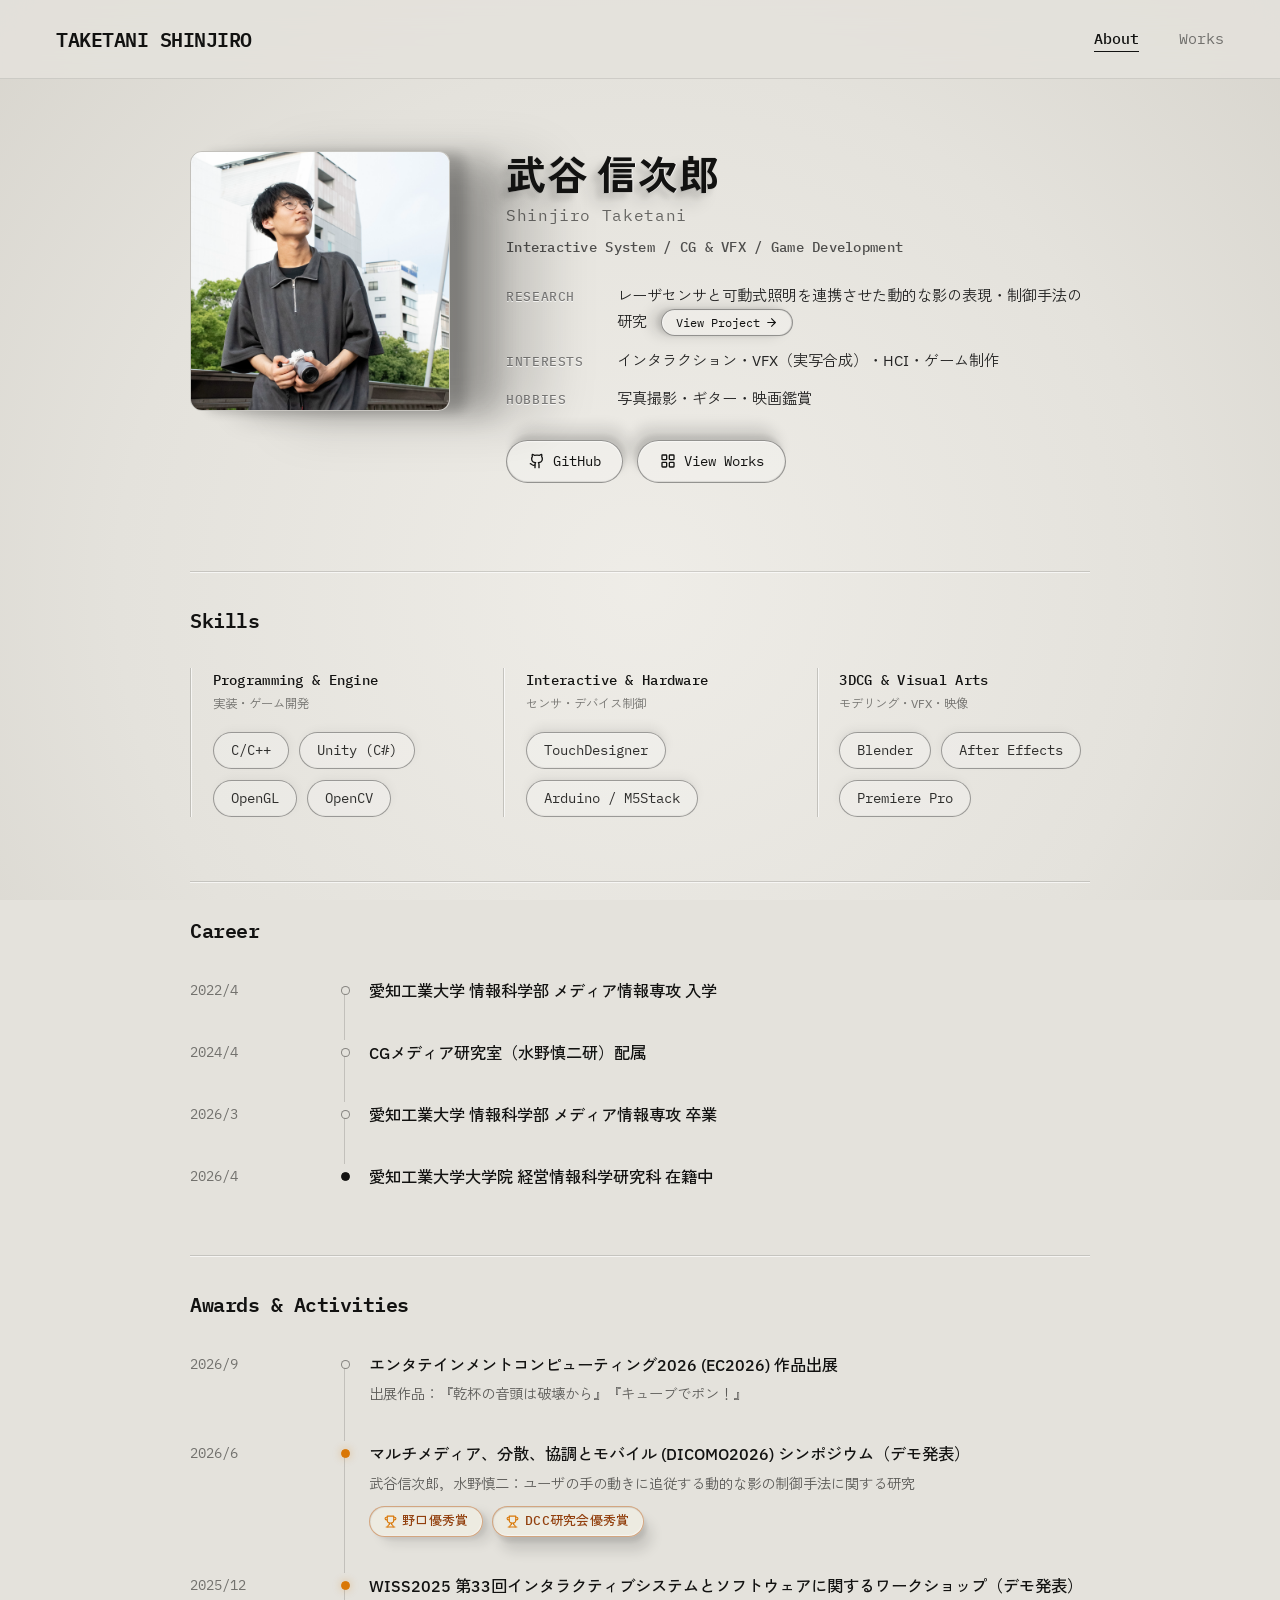
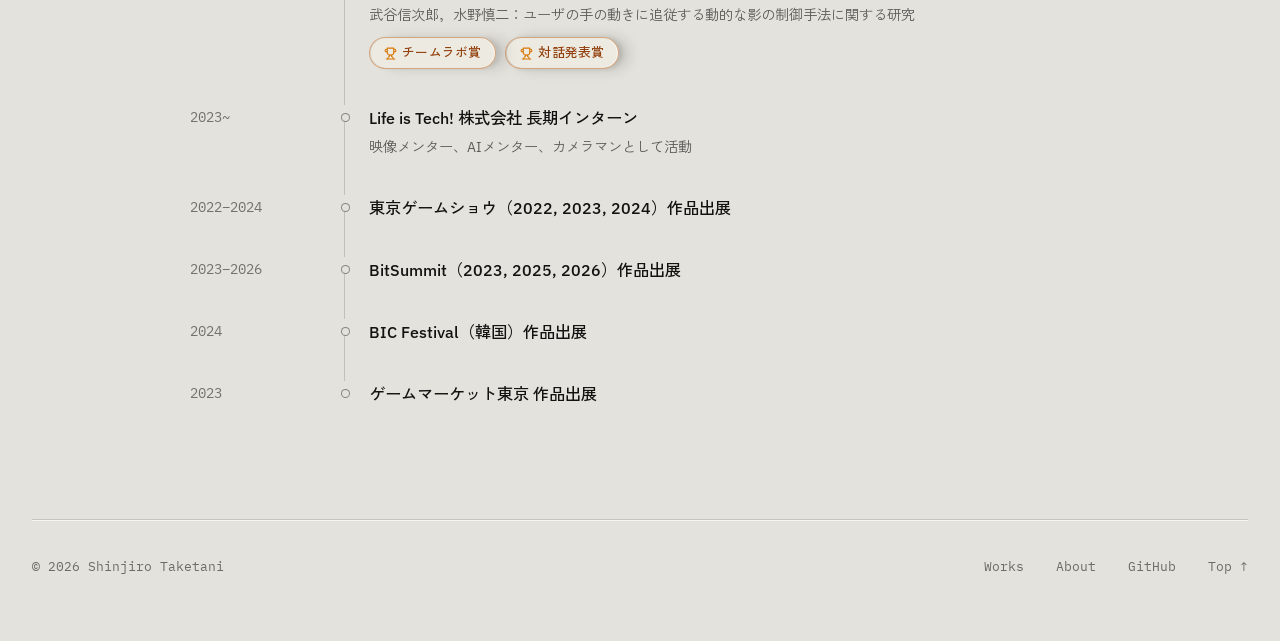
==== commit f92d1ff3: "feat: サイト全体のUI/UXブラッシュアップ（光と影テーマ・レイアウト刷新）とEC2026実績の追加 - 動的シャドウの一括設定（SHADOW_CONFIG）導入と距離減衰・リムライトによる立体" ====
--- a/about.html
+++ b/about.html
@@ -158,6 +158,13 @@
                         <div class="detail-block">
                             <h2 class="detail-heading">Awards &amp; Activities</h2>
                             <ul class="history-list timeline-list">
+                                <li>
+                                    <span class="history-year">2026/9</span>
+                                    <div class="history-desc">
+                                        <p class="history-title">エンタテインメントコンピューティング2026 (EC2026) 作品出展</p>
+                                        <p class="history-sub">出展作品：『乾杯の音頭は破壊から』『キューブでポン！』</p>
+                                    </div>
+                                </li>
                                 <li class="has-award">
                                     <span class="history-year">2026/6</span>
                                     <div class="history-desc">
@@ -256,8 +263,18 @@
                     </div>
                 </div>
             </main>
+
+            <footer class="site-footer">
+                <p class="footer-copy">&copy; 2026 Shinjiro Taketani</p>
+                <div class="footer-links">
+                    <a href="index.html">Works</a>
+                    <a href="about.html">About</a>
+                    <a href="https://github.com/chiroru-taketani" target="_blank" rel="noopener noreferrer">GitHub</a>
+                    <a href="#app">Top &uarr;</a>
+                </div>
+            </footer>
         </div>
     </div>
-    <script src="app.js?v=3"></script>
+    <script src="app.js?v=4"></script>
 </body>
 </html>
--- a/styles.css
+++ b/styles.css
@@ -26,6 +26,7 @@
     color: var(--text-color);
     font-family: 'IBM Plex Sans', 'Zen Kaku Gothic New', sans-serif;
     line-height: 1.6;
+    overflow-x: clip;
     -webkit-font-smoothing: antialiased;
     -moz-osx-font-smoothing: grayscale;
 }
@@ -49,11 +50,13 @@
     display: flex;
     justify-content: space-between;
     align-items: center;
-    padding: 1.75rem 0;
+    width: 100vw;
+    margin-left: calc(50% - 50vw);
+    padding: 1.45rem max(3.5rem, calc((100vw - 1400px) / 2 + 2.5rem));
     margin-bottom: 4.5rem;
-    background-color: rgba(228, 226, 220, 0.82);
-    backdrop-filter: blur(12px);
-    -webkit-backdrop-filter: blur(12px);
+    background-color: rgba(228, 226, 220, 0.85);
+    backdrop-filter: blur(14px);
+    -webkit-backdrop-filter: blur(14px);
     border-bottom: 1px solid rgba(18, 18, 17, 0.1);
 }
 
@@ -161,7 +164,7 @@
     aspect-ratio: 16 / 9;
     background-color: var(--hover-overlay); /* placeholder color */
     margin-bottom: 1.25rem;
-    border: 1px solid rgba(20, 20, 19, 0.08);
+    border: 1px solid rgba(20, 20, 19, 0.12);
     box-shadow: 0 10px 28px rgba(15, 15, 15, 0.18);
     will-change: box-shadow;
 }
@@ -221,19 +224,59 @@
     opacity: 0.9;
 }
 
+/* --- Works Hero Intro --- */
+.works-hero {
+    display: flex;
+    justify-content: space-between;
+    align-items: flex-end;
+    gap: 2rem;
+    padding-bottom: 2.5rem;
+    margin-bottom: 3.5rem;
+    border-bottom: 1px solid rgba(20, 20, 19, 0.14);
+    box-shadow: inset 0 -1px 0 rgba(255, 255, 255, 0.65);
+}
+
+.works-hero-text {
+    max-width: 720px;
+}
+
+.works-hero-role {
+    font-family: 'IBM Plex Mono', monospace;
+    font-size: 0.82rem;
+    font-weight: 500;
+    letter-spacing: 0.06em;
+    text-transform: uppercase;
+    color: rgba(20, 20, 19, 0.58);
+    margin-bottom: 0.45rem;
+}
+
+.works-hero-lead {
+    font-size: 1rem;
+    line-height: 1.7;
+    color: rgba(20, 20, 19, 0.88);
+}
+
+.works-hero-btn {
+    flex-shrink: 0;
+}
+
 .work-item.work-item-featured {
     grid-column: 1 / -1;
+    padding-bottom: 3.5rem;
+    margin-bottom: 0.5rem;
+    border-bottom: 1px solid rgba(20, 20, 19, 0.14);
+    box-shadow: inset 0 -1px 0 rgba(255, 255, 255, 0.65);
 }
 
 .work-item.work-item-featured a {
     display: flex;
     flex-direction: row;
-    gap: 3rem;
+    gap: 3.25rem;
     align-items: center;
 }
 
 .work-item.work-item-featured .thumbnail-wrapper {
-    flex: 0 0 65%;
+    flex: 0 0 60%;
     margin-bottom: 0;
 }
 
@@ -244,15 +287,73 @@
     justify-content: center;
 }
 
+.featured-label {
+    font-family: 'IBM Plex Mono', monospace;
+    font-size: 0.75rem;
+    font-weight: 500;
+    letter-spacing: 0.08em;
+    text-transform: uppercase;
+    color: rgba(20, 20, 19, 0.55);
+    margin-bottom: 0.5rem;
+}
+
 .work-item.work-item-featured .work-title {
-    font-size: 1.6rem;
+    font-size: 1.55rem;
     font-weight: 700;
-    margin-bottom: 0.8rem;
+    line-height: 1.35;
+    margin-bottom: 0.85rem;
 }
 
 .work-item.work-item-featured .work-short-desc {
-    font-size: 1.05rem;
-    margin-bottom: 1.2rem;
+    font-size: 0.96rem;
+    line-height: 1.75;
+    opacity: 0.82;
+    margin-top: 0;
+    margin-bottom: 1.15rem;
+}
+
+.featured-awards {
+    display: flex;
+    flex-wrap: wrap;
+    gap: 0.5rem;
+    margin-bottom: 1.1rem;
+}
+
+.featured-cta-wrap {
+    margin-top: 1.35rem;
+}
+
+.featured-cta-btn {
+    display: inline-flex;
+    align-items: center;
+    gap: 0.45rem;
+    font-family: 'IBM Plex Mono', monospace;
+    font-size: 0.84rem;
+    padding: 0.55rem 1.25rem;
+    border-radius: 30px;
+    background-color: rgba(255, 255, 255, 0.24);
+    border: 1px solid rgba(20, 20, 19, 0.45);
+    color: var(--text-color);
+    transition: background-color 0.3s cubic-bezier(0.16, 1, 0.3, 1),
+                color 0.3s cubic-bezier(0.16, 1, 0.3, 1),
+                border-color 0.3s cubic-bezier(0.16, 1, 0.3, 1),
+                transform 0.25s cubic-bezier(0.16, 1, 0.3, 1);
+    will-change: box-shadow, transform;
+}
+
+.featured-cta-btn svg {
+    transition: transform 0.3s cubic-bezier(0.16, 1, 0.3, 1);
+}
+
+.work-item.work-item-featured:hover .featured-cta-btn {
+    background-color: var(--text-color);
+    border-color: var(--text-color);
+    color: var(--bg-color);
+    transform: translateY(-2px);
+}
+
+.work-item.work-item-featured:hover .featured-cta-btn svg {
+    transform: translateX(3px);
 }
 
 /* Responsive adjustments */
@@ -265,7 +366,7 @@
     .work-item.work-item-featured a {
         flex-direction: column;
         align-items: flex-start;
-        gap: 1.5rem;
+        gap: 1.75rem;
     }
 
     .work-item.work-item-featured .thumbnail-wrapper {
@@ -283,8 +384,8 @@
         flex-direction: row;
         justify-content: space-between;
         align-items: center;
-        padding: 1.25rem 0;
-        margin-bottom: 3rem;
+        padding: 1.15rem 1.5rem;
+        margin-bottom: 2.5rem;
     }
 
     .sitename {
@@ -293,6 +394,14 @@
 
     .nav {
         gap: 1.5rem;
+    }
+
+    .works-hero {
+        flex-direction: column;
+        align-items: flex-start;
+        gap: 1.25rem;
+        padding-bottom: 2rem;
+        margin-bottom: 2.5rem;
     }
     
     .works-grid {
@@ -303,66 +412,123 @@
 
 /* --- Work Detail Page --- */
 .work-detail {
-    max-width: 100%;
+    max-width: 980px;
     margin: 0 auto;
     animation: fadeInUp 0.8s cubic-bezier(0.16, 1, 0.3, 1) forwards;
 }
 
 .detail-header {
-    margin-bottom: 4rem;
-    text-align: center;
-}
-
-.hero-header {
-    background-size: cover;
-    background-position: center;
+    margin-bottom: 2.5rem;
+    text-align: left;
+}
+
+.detail-meta {
+    font-family: 'IBM Plex Mono', monospace;
+    font-size: 0.88rem;
+    color: rgba(20, 20, 19, 0.58);
+    display: flex;
+    justify-content: flex-start;
+    gap: 0.5rem;
+    margin-bottom: 0.65rem;
+    letter-spacing: 0.03em;
+}
+
+.detail-title {
+    font-size: 2.35rem;
+    font-weight: 700;
+    line-height: 1.3;
+    margin-bottom: 1.1rem;
+    letter-spacing: -0.01em;
+}
+
+.detail-key-visual {
+    width: 100%;
+    aspect-ratio: 16 / 9;
+    margin-bottom: 3.5rem;
     border-radius: 12px;
-    padding: 4rem 2rem;
-    margin-bottom: 4rem;
-    color: #ffffff; /* 背景が暗いので文字を白に固定 */
-    box-shadow: 0 10px 30px rgba(0,0,0,0.15);
-    display: flex;
-    flex-direction: column;
-    justify-content: center;
-    align-items: center;
-    text-align: center;
-    min-height: 400px;
-}
-
-.hero-header .detail-title {
-    color: #ffffff;
-    text-shadow: 0 2px 10px rgba(0,0,0,0.3);
-}
-
-.hero-header .detail-meta {
-    color: #f0f0f0;
-    text-shadow: 0 2px 10px rgba(0,0,0,0.3);
-}
-
-.detail-title {
-    font-size: 2.5rem;
-    font-weight: 600;
-    margin-bottom: 1rem;
-    letter-spacing: -0.5px;
-}
-
-.detail-meta {
-    font-family: 'IBM Plex Mono', monospace;
-    font-size: 0.9rem;
-    opacity: 0.8;
-    display: flex;
-    justify-content: center;
-    gap: 0.5rem;
 }
 
 .detail-content {
     display: block;
-    max-width: 900px;
+    max-width: 980px;
     margin: 0 auto;
-    font-size: 1.1rem;
-    line-height: 1.8;
+    font-size: 1.05rem;
+    line-height: 1.85;
     text-align: justify;
-    opacity: 0.9;
+    color: rgba(20, 20, 19, 0.92);
+}
+
+.detail-summary-section {
+    margin-bottom: 4rem;
+}
+
+.detail-summary-grid {
+    display: grid;
+    grid-template-columns: 1.45fr 1fr;
+    gap: 3rem;
+    align-items: start;
+    margin-bottom: 2.5rem;
+    padding-bottom: 2.5rem;
+    border-bottom: 1px solid rgba(20, 20, 19, 0.14);
+    box-shadow: inset 0 -1px 0 rgba(255, 255, 255, 0.65);
+}
+
+.summary-catchphrase {
+    font-size: 1.2rem;
+    font-weight: 600;
+    line-height: 1.5;
+    margin-bottom: 1rem;
+}
+
+.summary-specs {
+    display: flex;
+    flex-direction: column;
+    gap: 2rem;
+    border-left: 1px solid rgba(20, 20, 19, 0.18);
+    box-shadow: inset 1px 0 0 rgba(255, 255, 255, 0.65);
+    padding-left: 2rem;
+}
+
+.spec-block .spec-heading {
+    font-family: 'IBM Plex Mono', monospace;
+    font-size: 0.88rem;
+    font-weight: 600;
+    text-transform: uppercase;
+    letter-spacing: 0.04em;
+    color: rgba(20, 20, 19, 0.62);
+    border-bottom: none;
+    padding-bottom: 0;
+    margin-bottom: 0.85rem;
+}
+
+.spec-list {
+    display: flex;
+    flex-direction: column;
+    gap: 0.7rem;
+}
+
+.spec-item dt {
+    font-family: 'IBM Plex Mono', monospace;
+    font-size: 0.78rem;
+    color: rgba(20, 20, 19, 0.55);
+    margin-bottom: 0.1rem;
+}
+
+.spec-item dd {
+    font-size: 0.94rem;
+    font-weight: 500;
+    line-height: 1.5;
+    color: var(--text-color);
+}
+
+.spec-achievements {
+    margin-bottom: 0 !important;
+}
+
+.spec-achievements li {
+    font-size: 0.92rem;
+    line-height: 1.55 !important;
+    margin-bottom: 0.55rem !important;
 }
 
 .detail-image-inline {
@@ -387,8 +553,9 @@
 .back-link a {
     font-family: 'IBM Plex Mono', monospace;
     font-size: 1rem;
-    padding: 1rem 2rem;
-    border: 1px solid var(--text-color);
+    padding: 0.85rem 2rem;
+    background-color: rgba(255, 255, 255, 0.22);
+    border: 1px solid rgba(20, 20, 19, 0.45);
     border-radius: 30px;
     transition: all var(--transition-speed);
 }
@@ -400,17 +567,24 @@
 
 @media (max-width: 768px) {
     .detail-title {
-        font-size: 2rem;
+        font-size: 1.75rem;
     }
     .detail-header {
+        margin-bottom: 1.75rem;
+    }
+    .detail-key-visual {
         margin-bottom: 2.5rem;
     }
-    .detail-content {
-        flex-direction: column;
-        gap: 2.5rem;
-    }
-    .detail-description {
-        position: static;
+    .detail-summary-grid {
+        grid-template-columns: 1fr;
+        gap: 2rem;
+    }
+    .summary-specs {
+        border-left: none;
+        box-shadow: inset 0 1px 0 rgba(255, 255, 255, 0.65);
+        border-top: 1px solid rgba(20, 20, 19, 0.14);
+        padding-left: 0;
+        padding-top: 1.75rem;
     }
 }
 
@@ -432,6 +606,7 @@
     flex: 0 0 260px;
     border-radius: 12px;
     overflow: hidden;
+    border: 1px solid rgba(20, 20, 19, 0.14);
     box-shadow: 0 14px 36px rgba(15, 15, 15, 0.22);
     will-change: box-shadow;
 }
@@ -501,6 +676,7 @@
     text-transform: uppercase;
     letter-spacing: 0.05em;
     color: rgba(20, 20, 19, 0.52);
+    text-shadow: 0 1px 0 rgba(255, 255, 255, 0.7);
 }
 
 .profile-meta-item dd {
@@ -517,15 +693,16 @@
     margin-left: 0.6rem;
     padding: 0.38rem 0.85rem;
     border-radius: 30px;
-    background-color: transparent;
-    border: 1px solid rgba(20, 20, 19, 0.4);
+    background-color: rgba(255, 255, 255, 0.22);
+    border: 1px solid rgba(20, 20, 19, 0.42);
     color: var(--text-color);
     transition: background-color 0.3s cubic-bezier(0.16, 1, 0.3, 1),
                 color 0.3s cubic-bezier(0.16, 1, 0.3, 1),
-                border-color 0.3s cubic-bezier(0.16, 1, 0.3, 1);
+                border-color 0.3s cubic-bezier(0.16, 1, 0.3, 1),
+                transform 0.25s cubic-bezier(0.16, 1, 0.3, 1);
     white-space: nowrap;
     vertical-align: middle;
-    will-change: box-shadow;
+    will-change: box-shadow, transform;
 }
 
 .inline-work-link svg {
@@ -536,6 +713,7 @@
     background-color: var(--text-color);
     border-color: var(--text-color);
     color: var(--bg-color);
+    transform: translateY(-2px);
 }
 
 .inline-work-link:hover svg {
@@ -556,20 +734,22 @@
     font-size: 0.85rem;
     padding: 0.6rem 1.35rem;
     border-radius: 30px;
-    background-color: transparent;
-    border: 1px solid rgba(20, 20, 19, 0.4);
+    background-color: rgba(255, 255, 255, 0.22);
+    border: 1px solid rgba(20, 20, 19, 0.42);
     color: var(--text-color);
     cursor: pointer;
     transition: background-color 0.3s cubic-bezier(0.16, 1, 0.3, 1),
                 color 0.3s cubic-bezier(0.16, 1, 0.3, 1),
-                border-color 0.3s cubic-bezier(0.16, 1, 0.3, 1);
-    will-change: box-shadow;
+                border-color 0.3s cubic-bezier(0.16, 1, 0.3, 1),
+                transform 0.25s cubic-bezier(0.16, 1, 0.3, 1);
+    will-change: box-shadow, transform;
 }
 
 .profile-link-btn:hover {
     background-color: var(--text-color);
     border-color: var(--text-color);
     color: var(--bg-color);
+    transform: translateY(-2px);
 }
 
 .profile-link-btn:active {
@@ -583,7 +763,8 @@
 }
 
 .detail-block {
-    border-top: 1px solid rgba(20, 20, 19, 0.1);
+    border-top: 1px solid rgba(20, 20, 19, 0.14);
+    box-shadow: inset 0 1px 0 rgba(255, 255, 255, 0.65);
     padding-top: 2rem;
 }
 
@@ -593,6 +774,7 @@
     font-weight: 600;
     margin-bottom: 2rem;
     letter-spacing: -0.5px;
+    will-change: text-shadow;
 }
 
 .skills-grid {
@@ -605,7 +787,8 @@
     display: flex;
     flex-direction: column;
     gap: 1.15rem;
-    border-left: 1px solid rgba(20, 20, 19, 0.16);
+    border-left: 1px solid rgba(20, 20, 19, 0.18);
+    box-shadow: inset 1px 0 0 rgba(255, 255, 255, 0.65);
     padding-left: 1.35rem;
 }
 
@@ -621,6 +804,7 @@
     font-weight: 500;
     color: var(--text-color);
     letter-spacing: 0.02em;
+    will-change: text-shadow;
 }
 
 .skill-category-sub {
@@ -638,18 +822,20 @@
 .skill-list li {
     font-family: 'IBM Plex Mono', monospace;
     padding: 0.42rem 1.05rem;
+    background-color: rgba(255, 255, 255, 0.22);
     border: 1px solid rgba(20, 20, 19, 0.38);
     border-radius: 30px;
     font-size: 0.85rem;
     color: rgba(20, 20, 19, 0.88);
-    transition: border-color 0.25s ease, color 0.25s ease, background-color 0.25s ease;
-    will-change: box-shadow;
+    transition: border-color 0.25s ease, color 0.25s ease, background-color 0.25s ease, transform 0.25s ease;
+    will-change: box-shadow, transform;
 }
 
 .skill-list li:hover {
     border-color: var(--text-color);
     background-color: var(--text-color);
     color: var(--bg-color);
+    transform: translateY(-2px);
 }
 
 .history-list {
@@ -753,8 +939,9 @@
     border-radius: 30px;
     border: 1px solid rgba(180, 83, 9, 0.45);
     color: #92400e;
-    background-color: transparent;
+    background-color: rgba(255, 251, 235, 0.35);
     letter-spacing: 0.02em;
+    will-change: box-shadow;
 }
 
 .award-badge svg {
@@ -1157,13 +1344,15 @@
     font-family: 'IBM Plex Mono', 'Zen Kaku Gothic New', sans-serif;
     font-size: 0.72rem;
     padding: 0.22rem 0.72rem;
-    border: 1px solid rgba(20, 20, 19, 0.32);
+    background-color: rgba(255, 255, 255, 0.2);
+    border: 1px solid rgba(20, 20, 19, 0.35);
     border-radius: 30px;
-    color: rgba(20, 20, 19, 0.65);
+    color: rgba(20, 20, 19, 0.72);
     cursor: pointer;
     position: relative;
     z-index: 3;
-    transition: color var(--transition-speed), border-color var(--transition-speed);
+    transition: color var(--transition-speed), border-color var(--transition-speed), background-color var(--transition-speed);
+    will-change: box-shadow;
 }
 
 .work-item:hover .work-tag {
@@ -1176,8 +1365,8 @@
     display: flex;
     flex-wrap: wrap;
     gap: 0.6rem;
-    justify-content: center;
-    margin-top: 1.5rem;
+    justify-content: flex-start;
+    margin-top: 1.1rem;
     position: relative;
     z-index: 2;
 }
@@ -1187,24 +1376,52 @@
     font-family: 'IBM Plex Mono', 'Zen Kaku Gothic New', sans-serif;
     font-size: 0.78rem;
     padding: 0.28rem 0.85rem;
-    border: 1px solid currentColor;
+    background-color: rgba(255, 255, 255, 0.22);
+    border: 1px solid rgba(20, 20, 19, 0.38);
     border-radius: 30px;
-    opacity: 0.75;
+    color: rgba(20, 20, 19, 0.78);
     cursor: default;
     position: relative;
     z-index: 3;
-    transition: opacity var(--transition-speed), border-color var(--transition-speed);
-}
-
-.hero-header .detail-tag {
-    border-color: rgba(255, 255, 255, 0.45) !important;
-    background-color: transparent !important;
-    color: #ffffff !important;
-}
-
-.detail-header:not(.hero-header) .detail-tag {
-    border-color: var(--text-color) !important;
-    color: var(--text-color) !important;
-    opacity: 0.65;
-}
-
+}
+
+/* --- Common Site Footer --- */
+.site-footer {
+    display: flex;
+    justify-content: space-between;
+    align-items: center;
+    margin-top: 7rem;
+    padding-top: 2.25rem;
+    border-top: 1px solid rgba(20, 20, 19, 0.14);
+    box-shadow: inset 0 1px 0 rgba(255, 255, 255, 0.65);
+    font-family: 'IBM Plex Mono', monospace;
+    font-size: 0.84rem;
+    color: rgba(20, 20, 19, 0.58);
+}
+
+.footer-links {
+    display: flex;
+    gap: 2rem;
+}
+
+.footer-links a {
+    transition: color 0.25s ease;
+}
+
+.footer-links a:hover {
+    color: var(--text-color);
+}
+
+@media (max-width: 768px) {
+    .site-footer {
+        flex-direction: column-reverse;
+        gap: 1.25rem;
+        text-align: center;
+        margin-top: 4.5rem;
+    }
+
+    .footer-links {
+        gap: 1.5rem;
+    }
+}
+
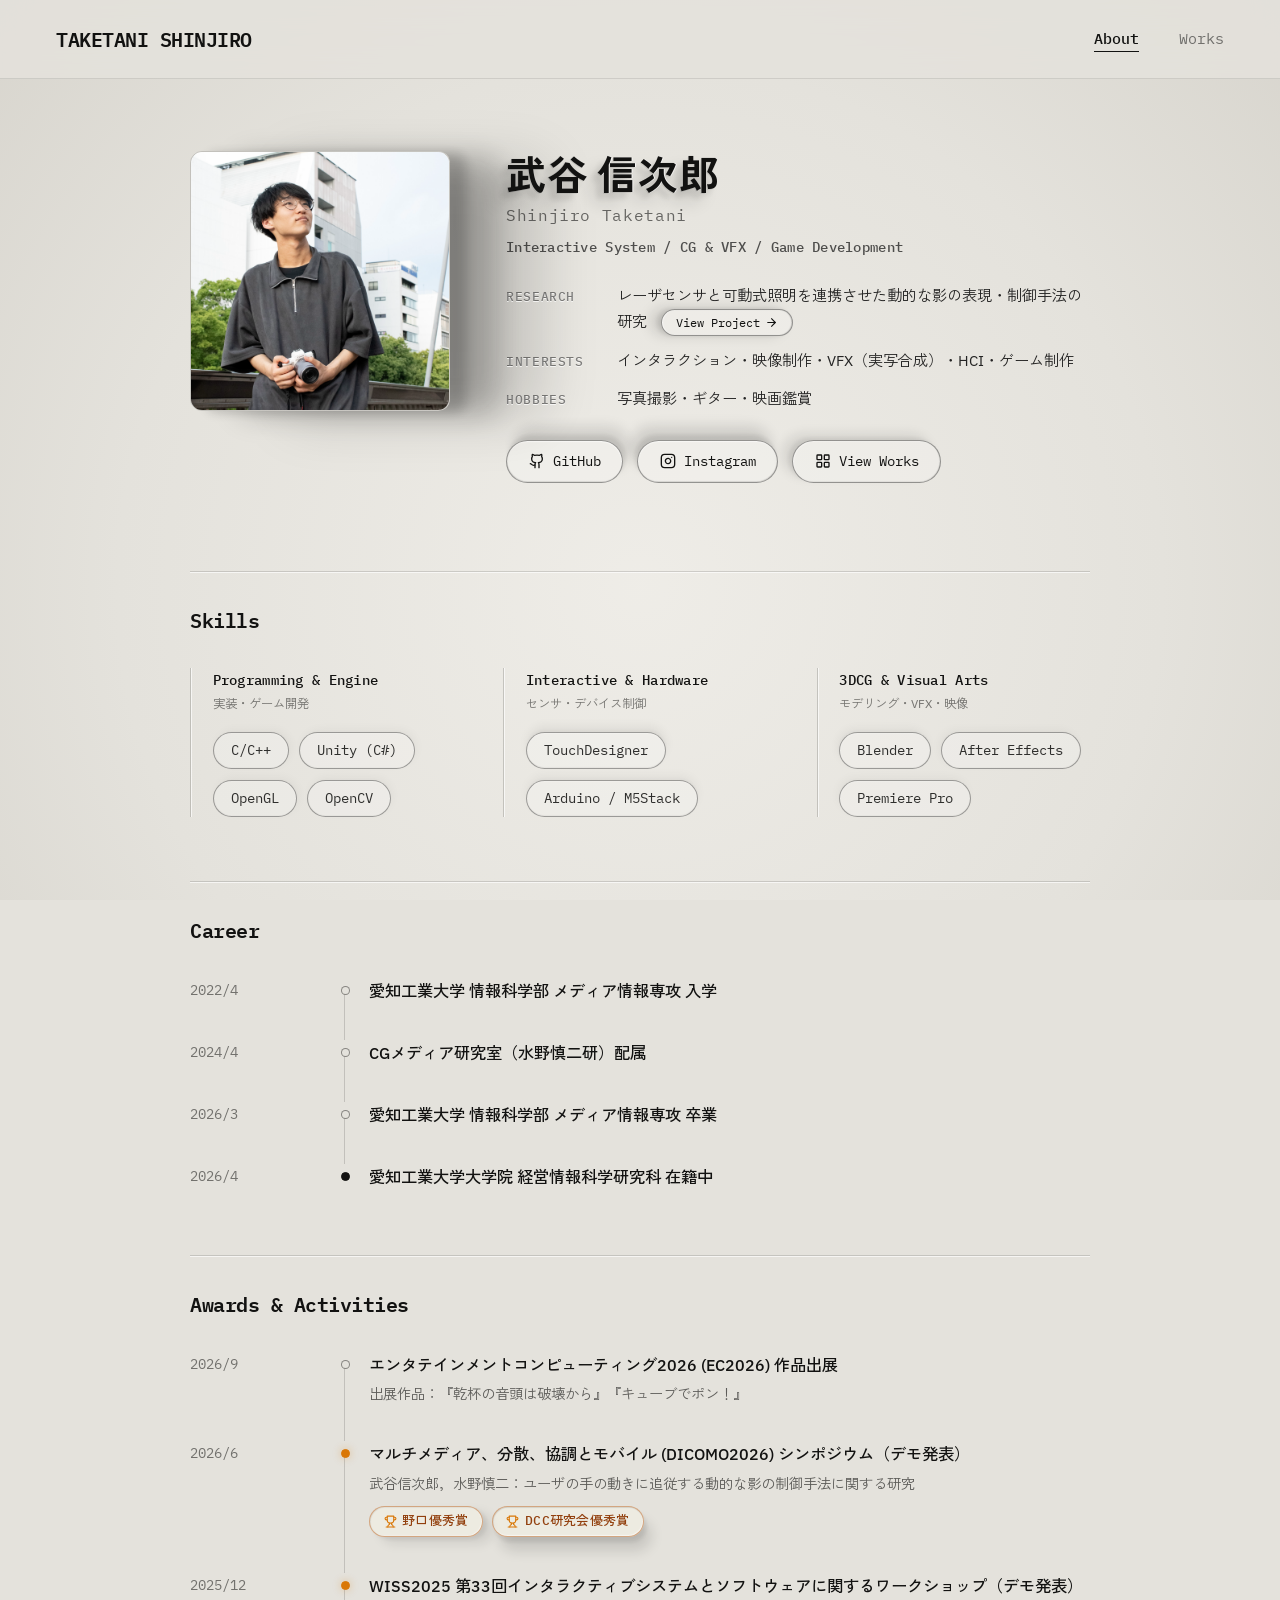
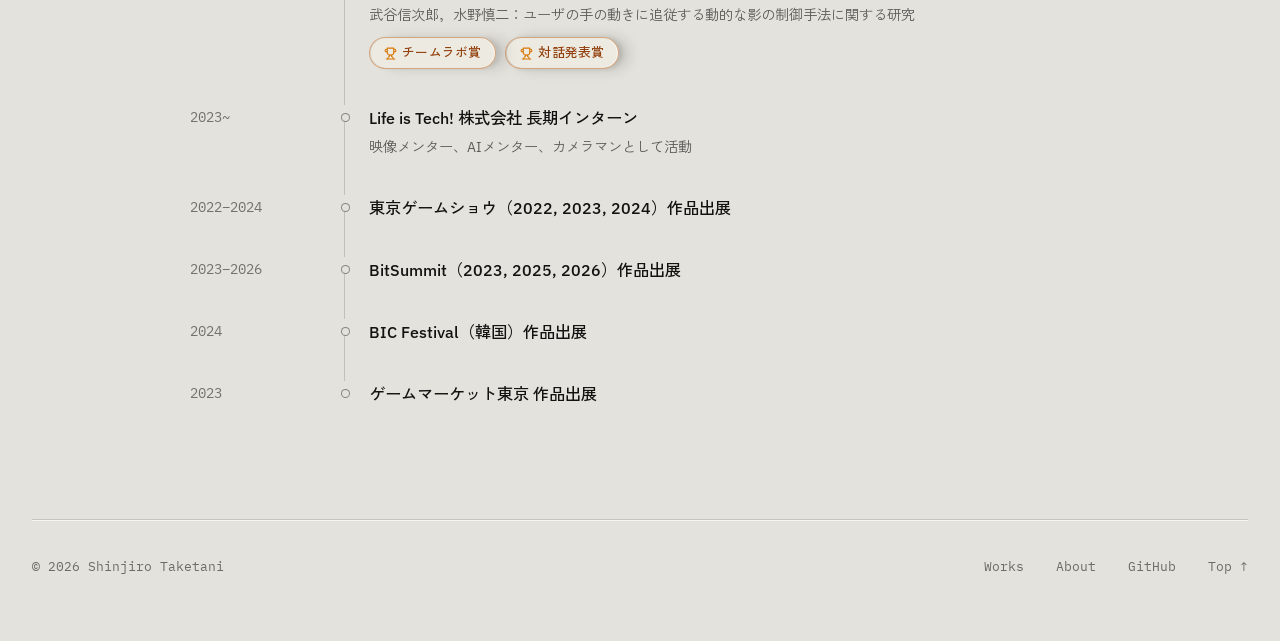
==== commit 5e7cd45c: "feat:インスタのリンクを追加" ====
--- a/about.html
+++ b/about.html
@@ -54,7 +54,7 @@
                                 </div>
                                 <div class="profile-meta-item">
                                     <dt>Interests</dt>
-                                    <dd>インタラクション・VFX（実写合成）・HCI・ゲーム制作</dd>
+                                    <dd>インタラクション・映像制作・VFX（実写合成）・HCI・ゲーム制作</dd>
                                 </div>
                                 <div class="profile-meta-item">
                                     <dt>Hobbies</dt>
@@ -69,6 +69,14 @@
                                         <path d="M9 18c-4.51 2-5-2-7-2"/>
                                     </svg>
                                     <span>GitHub</span>
+                                </a>
+                                <a href="https://www.instagram.com/chirorumen.8811/?hl=ja" target="_blank" rel="noopener noreferrer" class="profile-link-btn">
+                                    <svg width="16" height="16" viewBox="0 0 24 24" fill="none" stroke="currentColor" stroke-width="2" stroke-linecap="round" stroke-linejoin="round" aria-hidden="true">
+                                        <rect width="20" height="20" x="2" y="2" rx="5" ry="5"/>
+                                        <path d="M16 11.37A4 4 0 1 1 12.63 8 4 4 0 0 1 16 11.37z"/>
+                                        <line x1="17.5" x2="17.51" y1="6.5" y2="6.5"/>
+                                    </svg>
+                                    <span>Instagram</span>
                                 </a>
                                 <a href="index.html" class="profile-link-btn">
                                     <svg width="16" height="16" viewBox="0 0 24 24" fill="none" stroke="currentColor" stroke-width="2" stroke-linecap="round" stroke-linejoin="round" aria-hidden="true">
